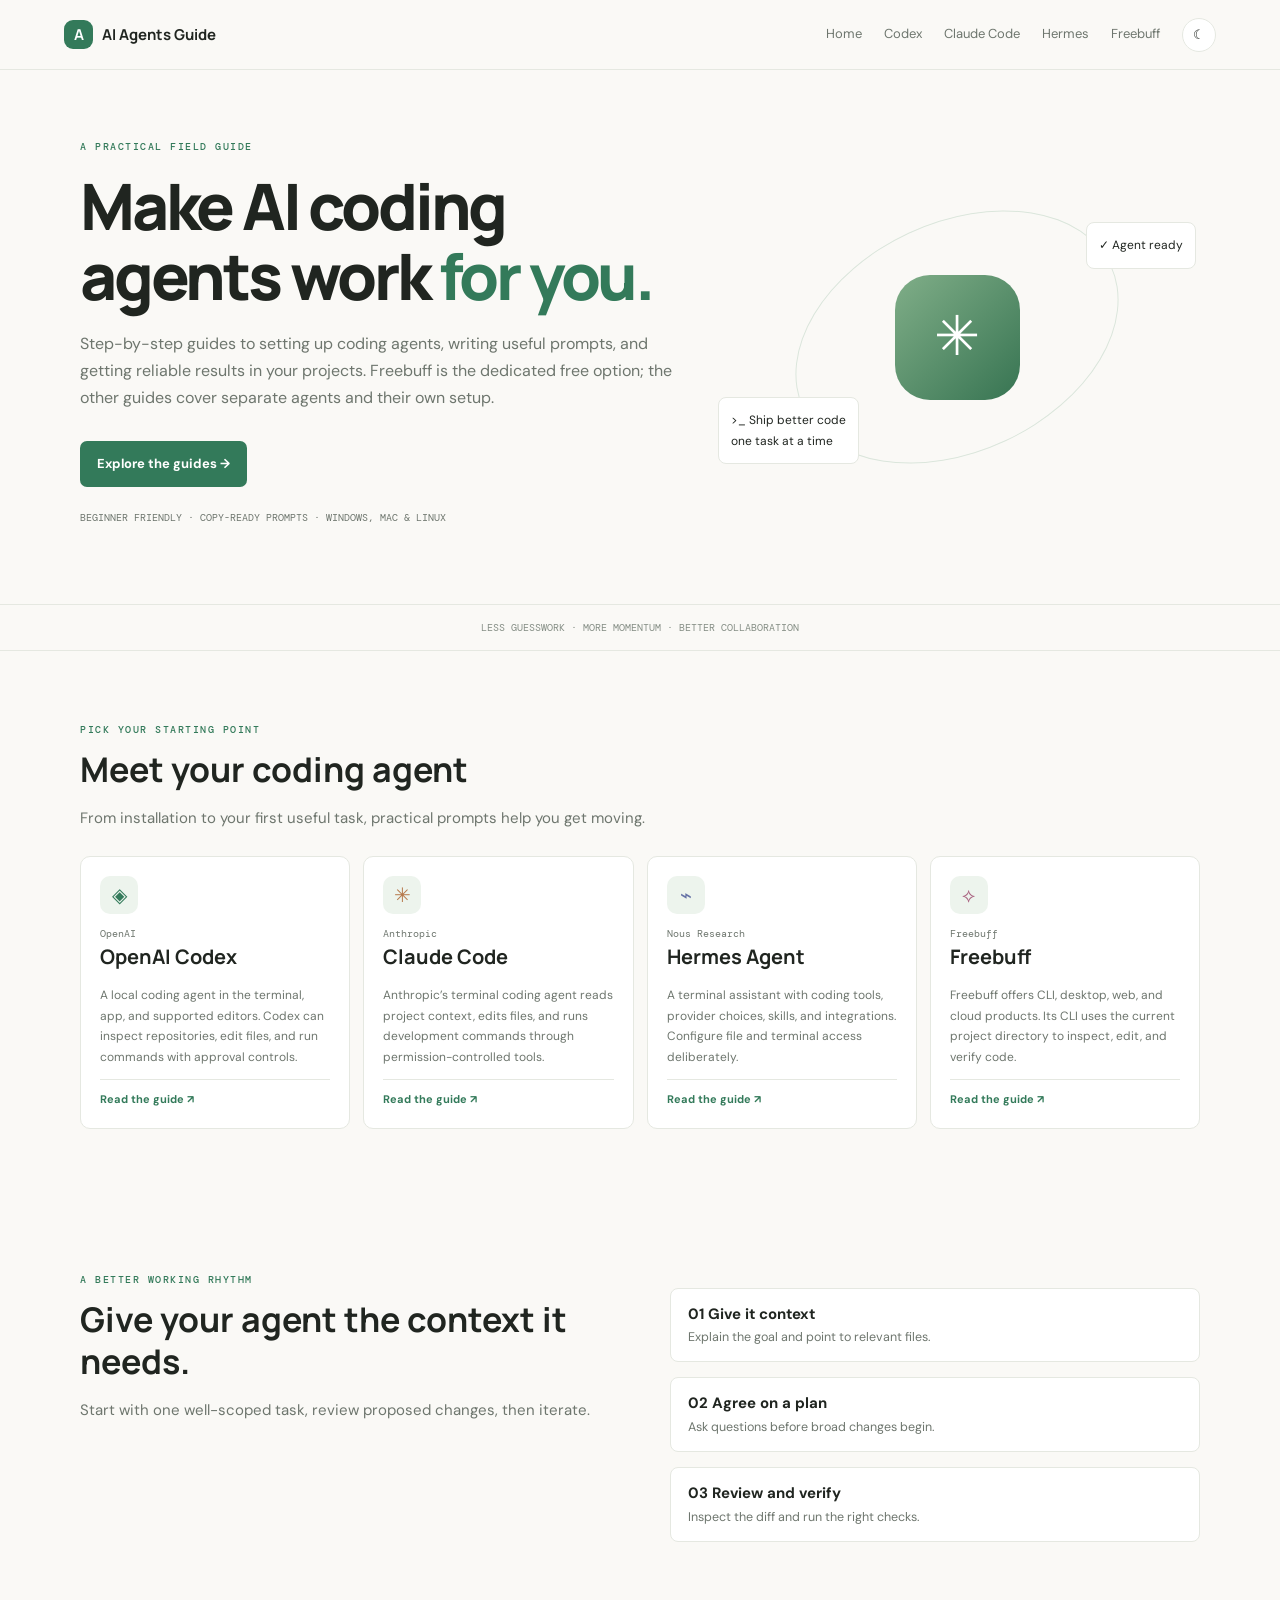
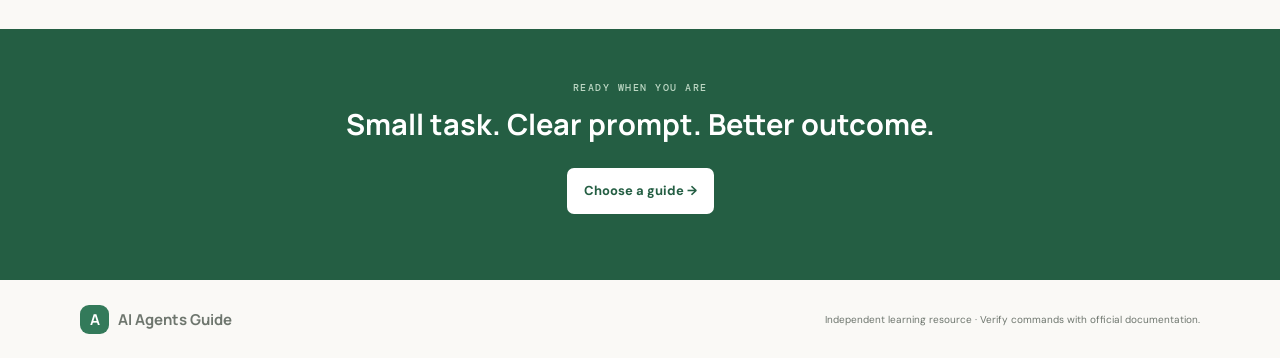
==== index.html @ 620e2e9d "Clarify Freebuff positioning on homepage" ====
<!doctype html><html lang="en"><head><meta charset="utf-8"><meta name="viewport" content="width=device-width,initial-scale=1"><title>AI Agents Guide — Build with confidence</title><link rel="stylesheet" href="style.css"><script async src="https://www.googletagmanager.com/gtag/js?id=G-9L4HPNNRHD"></script><script>window.dataLayer=window.dataLayer||[];function gtag(){dataLayer.push(arguments);}gtag('js',new Date());gtag('config','G-9L4HPNNRHD');</script><script defer src="script.js"></script></head><body><header><a class="brand" href="index.html"><i>A</i> AI Agents Guide</a><button class="menubtn" aria-label="Toggle menu">☰</button><nav><a href="index.html">Home</a><a href="codex.html">Codex</a><a href="claude-code.html">Claude Code</a><a href="hermes.html">Hermes</a><a href="freebuff.html">Freebuff</a><button class="theme" aria-label="Toggle dark mode">☾</button></nav></header><main><section class="hero"><div><div class="eyebrow">A PRACTICAL FIELD GUIDE</div><h1>Make AI coding agents work <em>for you.</em></h1><p class="lead">Step-by-step guides to setting up coding agents, writing useful prompts, and getting reliable results in your projects. Freebuff is the dedicated free option; the other guides cover separate agents and their own setup.</p><a class="button" href="#guides">Explore the guides →</a><p class="meta">BEGINNER FRIENDLY · COPY-READY PROMPTS · WINDOWS, MAC &amp; LINUX</p></div><div class="art"><div class="ring"></div><div class="core">✳</div><label>✓ Agent ready</label><small>&gt;_ Ship better code<br>one task at a time</small></div></section><div class="ribbon">LESS GUESSWORK · MORE MOMENTUM · BETTER COLLABORATION</div><section class="section" id="guides"><div class="eyebrow">PICK YOUR STARTING POINT</div><h2>Meet your coding agent</h2><p class="muted">From installation to your first useful task, practical prompts help you get moving.</p><div class="cards"><a class="card c0" href="codex.html"><span>◈</span><small>OpenAI</small><h3>OpenAI Codex</h3><p>A local coding agent in the terminal, app, and supported editors. Codex can inspect repositories, edit files, and run commands with approval controls.</p><b>Read the guide ↗</b></a><a class="card c1" href="claude-code.html"><span>✳</span><small>Anthropic</small><h3>Claude Code</h3><p>Anthropic’s terminal coding agent reads project context, edits files, and runs development commands through permission-controlled tools.</p><b>Read the guide ↗</b></a><a class="card c2" href="hermes.html"><span>⌁</span><small>Nous Research</small><h3>Hermes Agent</h3><p>A terminal assistant with coding tools, provider choices, skills, and integrations. Configure file and terminal access deliberately.</p><b>Read the guide ↗</b></a><a class="card c3" href="freebuff.html"><span>⟡</span><small>Freebuff</small><h3>Freebuff</h3><p>Freebuff offers CLI, desktop, web, and cloud products. Its CLI uses the current project directory to inspect, edit, and verify code.</p><b>Read the guide ↗</b></a></div></section><section class="section rhythm"><div><div class="eyebrow">A BETTER WORKING RHYTHM</div><h2>Give your agent the context it needs.</h2><p class="muted">Start with one well-scoped task, review proposed changes, then iterate.</p></div><div class="steps"><p><b>01 Give it context</b><small>Explain the goal and point to relevant files.</small></p><p><b>02 Agree on a plan</b><small>Ask questions before broad changes begin.</small></p><p><b>03 Review and verify</b><small>Inspect the diff and run the right checks.</small></p></div></section><section class="cta"><div class="eyebrow">READY WHEN YOU ARE</div><h2>Small task. Clear prompt. Better outcome.</h2><a class="button light" href="codex.html">Choose a guide →</a></section></main><footer><a class="brand" href="index.html"><i>A</i> AI Agents Guide</a><span>Independent learning resource · Verify commands with official documentation.</span></footer></body></html>
---- style.css ----
@import url('https://fonts.googleapis.com/css2?family=DM+Mono:wght@400;500&family=DM+Sans:wght@400;500;600;700&family=Manrope:wght@400;500;600;700;800&display=swap');:root{--bg:#faf9f6;--paper:white;--ink:#202520;--muted:#6e766e;--line:#e5e8e1;--green:#337a5a;--pale:#edf4ed;--code:#202722}*{box-sizing:border-box}html{scroll-behavior:smooth}body{margin:0;background:var(--bg);color:var(--ink);font:15px/1.7 'DM Sans',sans-serif}a{color:inherit;text-decoration:none}header{height:70px;position:sticky;top:0;z-index:5;display:flex;align-items:center;justify-content:space-between;padding:0 max(calc((100vw - 1160px)/2),5vw);background:color-mix(in srgb,var(--bg) 93%,transparent);backdrop-filter:blur(12px);border-bottom:1px solid var(--line)}.brand{font:700 15px Manrope;display:flex;align-items:center;gap:9px}.brand i{font-style:normal;display:grid;place-items:center;width:29px;height:29px;border-radius:9px;background:var(--green);color:white}.topbar,nav{display:flex;align-items:center;gap:22px}nav{font-size:13px;color:var(--muted)}nav a:hover,.active{color:var(--ink)}button{cursor:pointer}.theme,.menubtn{border:1px solid var(--line);background:var(--paper);color:var(--ink);border-radius:50%;width:34px;height:34px}.menubtn{display:none;border-radius:8px}.hero{max-width:1160px;margin:auto;min-height:490px;padding:70px 20px;display:grid;grid-template-columns:1.1fr .9fr;align-items:center;gap:40px}.eyebrow{color:var(--green);font:500 10px 'DM Mono';letter-spacing:.15em}.hero h1{font:800 clamp(42px,5vw,64px)/1.1 Manrope;letter-spacing:-.05em;margin:18px 0}.hero h1 em{color:var(--green);font-style:normal}.lead{font-size:16px;color:var(--muted)}.button{display:inline-block;background:var(--green);color:white;padding:12px 17px;border-radius:7px;font-weight:700;font-size:13px;margin:14px 0}.meta{font:10px 'DM Mono';color:var(--muted)}.art{height:270px;position:relative;display:grid;place-items:center}.ring{position:absolute;width:340px;height:230px;border:1px solid #dbe6dc;border-radius:50%;transform:rotate(-25deg)}.core{width:125px;height:125px;display:grid;place-items:center;border-radius:35px;background:linear-gradient(135deg,#80ae88,#377452);color:white;font-size:55px}.art label,.art small{position:absolute;background:var(--paper);border:1px solid var(--line);padding:12px;border-radius:8px;font-size:12px}.art label{top:20px;right:4px}.art small{bottom:8px;left:4px}.ribbon{text-align:center;border-block:1px solid var(--line);padding:16px;color:#858e85;font:10px 'DM Mono'}.section{max-width:1160px;margin:auto;padding:72px 20px}.section h2,.rhythm h2,.cta h2{font:700 34px/1.25 Manrope;margin:12px 0}.muted{color:var(--muted)}.cards{display:grid;grid-template-columns:repeat(4,1fr);gap:13px;margin-top:25px}.card{display:flex;flex-direction:column;min-height:250px;padding:19px;background:var(--paper);border:1px solid var(--line);border-radius:10px}.card:hover{transform:translateY(-3px)}.card>span{display:grid;place-items:center;width:38px;height:38px;border-radius:10px;background:var(--pale);color:var(--green);font-size:20px}.card small{font:10px 'DM Mono';color:var(--muted);margin-top:13px}.card h3{font:700 20px Manrope;margin:3px 0}.card p{font-size:12px;color:var(--muted)}.card>b{margin-top:auto;border-top:1px solid var(--line);padding-top:10px;color:var(--green);font-size:11px}.c1>span{color:#b6784b}.c2>span{color:#6672a6}.c3>span{color:#aa6381}.rhythm{display:grid;grid-template-columns:1fr 1fr;gap:60px}.steps p{padding:13px 17px;border:1px solid var(--line);border-radius:8px;background:var(--paper)}.steps small{display:block;color:var(--muted)}.cta{background:#245e43;color:white;text-align:center;padding:52px 20px}.cta .eyebrow{color:#bdd8c4}.cta h2{font-size:29px}.button.light{background:white;color:#245e43}footer{max-width:1160px;margin:auto;padding:20px;min-height:78px;display:flex;align-items:center;justify-content:space-between;color:var(--muted);font-size:10px}.layout{max-width:1160px;margin:auto;padding:42px 20px 70px;display:grid;grid-template-columns:195px minmax(0,760px);gap:55px}.toc{position:sticky;top:95px;align-self:start;border-right:1px solid var(--line);padding:10px 16px 16px 0}.toc b{display:block;font:10px 'DM Mono';color:var(--muted)}.toc a{display:block;padding:6px;color:var(--muted);font-size:12px}.toc a:hover,.back{color:var(--green)}article{min-width:0}.back{display:block;font-size:12px}.layout h1{font:800 42px/1.2 Manrope;margin:6px 0}.layout h2{font:700 25px Manrope;margin:38px 0 10px;scroll-margin-top:90px}.layout p,.layout li{color:var(--muted);font-size:14px}.callout{background:var(--pale);border-left:3px solid var(--green);padding:13px 16px;margin:18px 0;font-size:13px}.callout b{color:var(--green)}.platforms{display:grid;grid-template-columns:repeat(3,1fr);gap:10px;margin:16px 0}.platform{background:var(--paper);border:1px solid var(--line);border-radius:8px;padding:12px;min-width:0}.platform h3{font:700 14px Manrope;margin:0}.platform p{font-size:12px}.code{position:relative;margin:8px 0}.code pre{background:var(--code);color:#d6e4d8;overflow:auto;padding:12px 53px 12px 10px;border-radius:6px;font:10px/1.7 'DM Mono';white-space:pre}.copy{position:absolute;top:6px;right:6px;background:#303a33;color:white;border:1px solid #56645a;border-radius:4px;padding:4px 6px;font-size:10px}.source{font-size:11px!important}.source a,footer span a{color:var(--green);font-weight:bold}.prompts,.errors{display:grid;gap:8px}.prompt,.errors>div{background:var(--paper);border:1px solid var(--line);border-radius:7px;padding:11px 13px}.prompt>div{display:flex;justify-content:space-between;font-size:12px}.prompt p,.errors p{font-size:12px;margin:5px 0 0}.copy-prompt{border:0;border-radius:5px;padding:5px 8px;background:var(--pale);color:var(--green);font-size:10px}.end{border-top:1px solid var(--line);margin-top:35px;padding-top:16px;color:var(--muted);font-size:12px}.dark{--bg:#171b18;--paper:#202621;--ink:#edf1ed;--muted:#a6afa7;--line:#343d36;--green:#8dc59b;--pale:#29372c;--code:#111713}.dark .cta{background:#254d34}.dark .ring{border-color:#344138}.dark .core{background:linear-gradient(135deg,#61916b,#31563a)}@media(max-width:900px){.cards{grid-template-columns:repeat(2,1fr)}.layout{grid-template-columns:150px 1fr;gap:25px}.platforms{grid-template-columns:1fr}}@media(max-width:650px){header{height:62px;padding:0 16px}.menubtn{display:block}nav{display:none;position:absolute;top:61px;left:0;right:0;background:var(--bg);padding:14px 20px;flex-direction:column;align-items:stretch}nav.open{display:flex}.hero{grid-template-columns:1fr;padding:46px 20px 25px}.hero h1{font-size:43px}.art{height:185px}.section{padding:50px 20px}.section h2,.rhythm h2{font-size:28px}.cards,.rhythm{grid-template-columns:1fr}.card{min-height:210px}.rhythm{gap:12px}.cta h2{font-size:24px}footer{align-items:flex-start;flex-direction:column;gap:8px}.layout{display:block;padding:28px 18px 50px}.toc{position:static;border:1px solid var(--line);padding:10px;margin-bottom:22px;display:flex;flex-wrap:wrap}.toc b{width:100%}.layout h1{font-size:36px}.layout h2{font-size:22px}.platforms{grid-template-columns:1fr}}
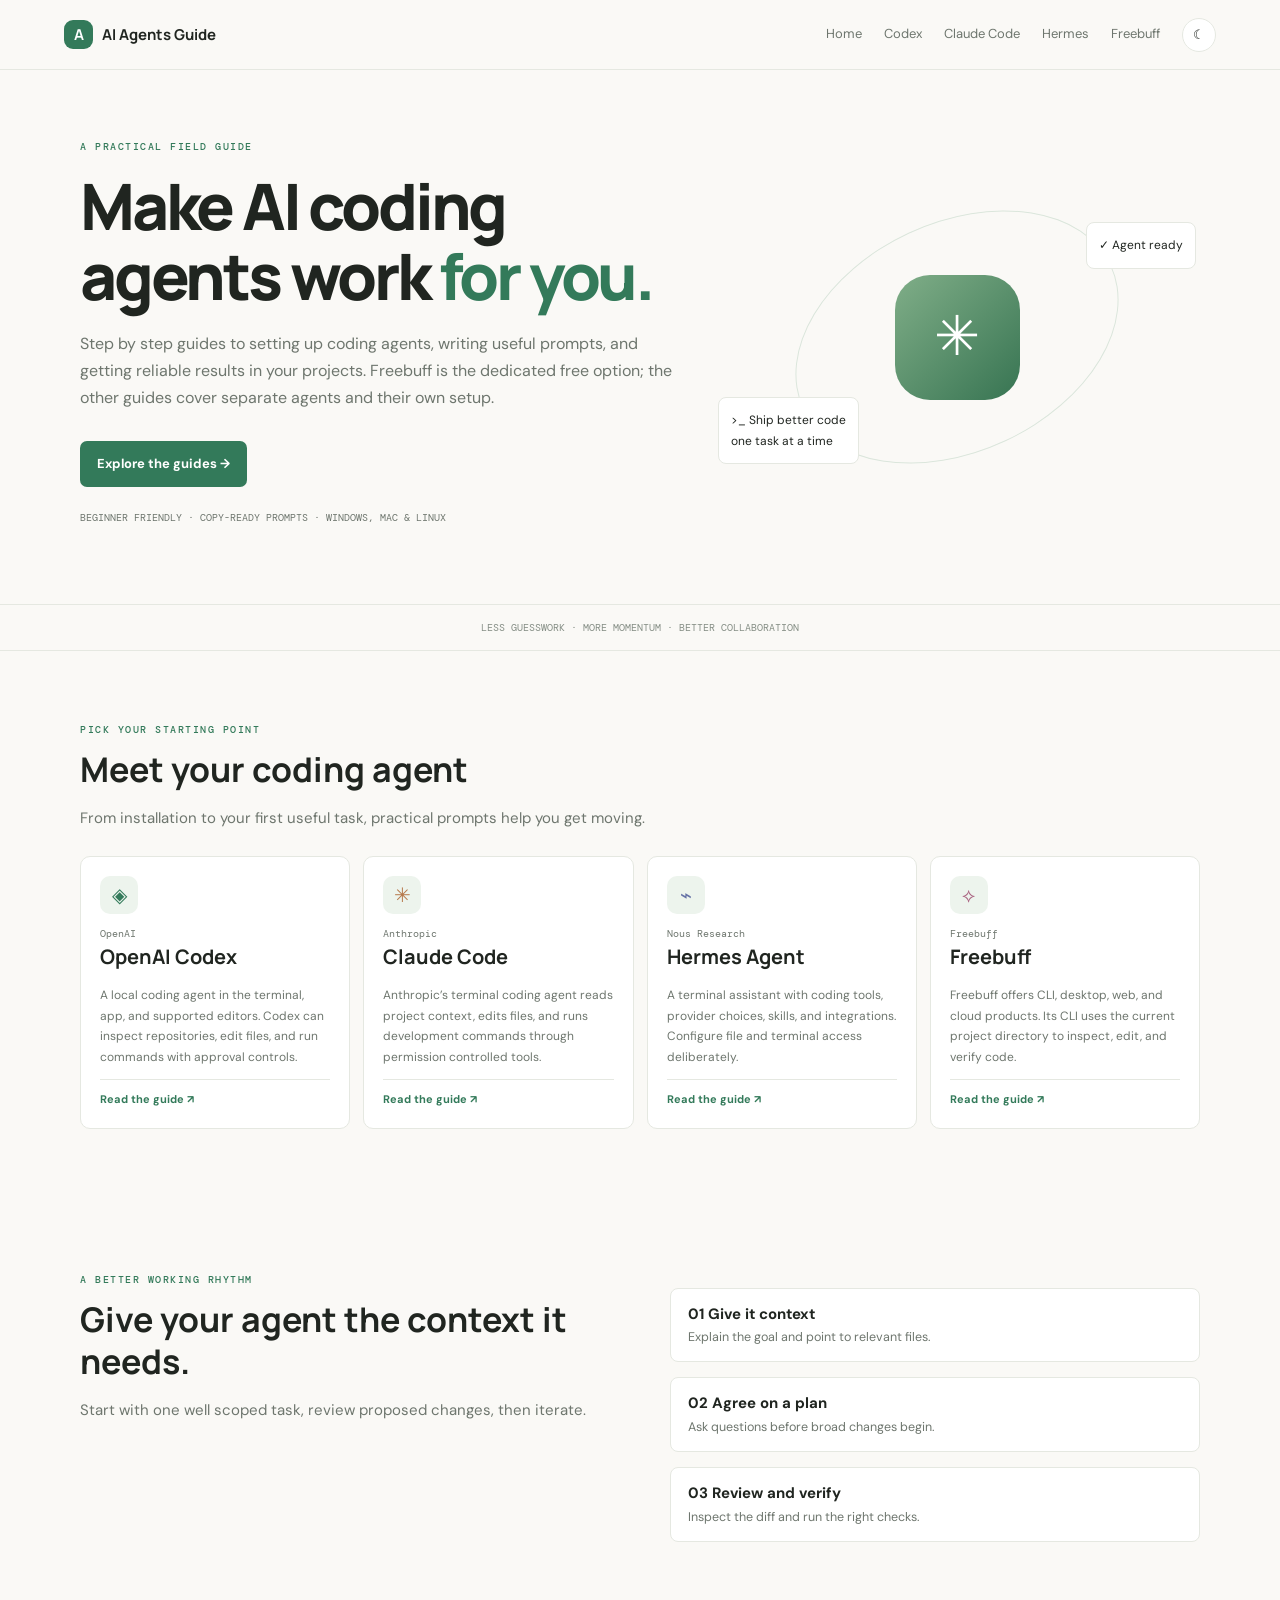
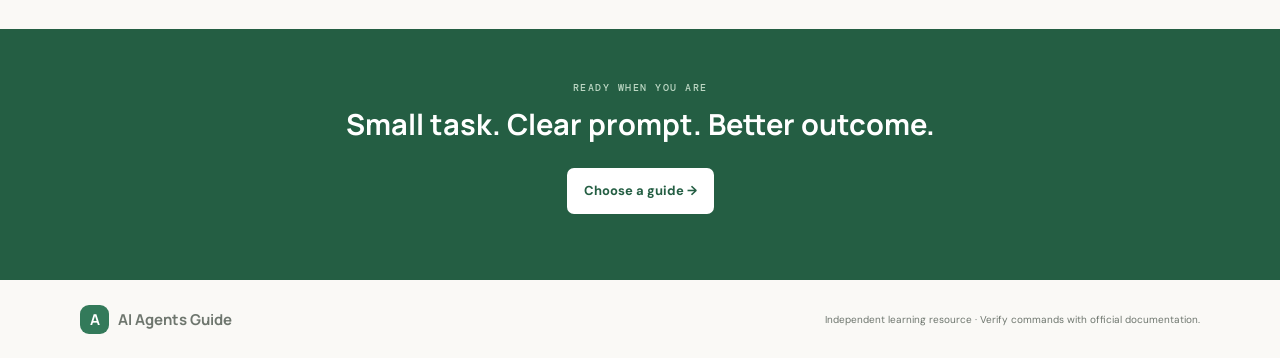
==== commit b9fadae0: "Remove unnecessary hyphens from guide copy" ====
--- a/index.html
+++ b/index.html
@@ -1 +1 @@
-<!doctype html><html lang="en"><head><meta charset="utf-8"><meta name="viewport" content="width=device-width,initial-scale=1"><title>AI Agents Guide — Build with confidence</title><link rel="stylesheet" href="style.css"><script async src="https://www.googletagmanager.com/gtag/js?id=G-9L4HPNNRHD"></script><script>window.dataLayer=window.dataLayer||[];function gtag(){dataLayer.push(arguments);}gtag('js',new Date());gtag('config','G-9L4HPNNRHD');</script><script defer src="script.js"></script></head><body><header><a class="brand" href="index.html"><i>A</i> AI Agents Guide</a><button class="menubtn" aria-label="Toggle menu">☰</button><nav><a href="index.html">Home</a><a href="codex.html">Codex</a><a href="claude-code.html">Claude Code</a><a href="hermes.html">Hermes</a><a href="freebuff.html">Freebuff</a><button class="theme" aria-label="Toggle dark mode">☾</button></nav></header><main><section class="hero"><div><div class="eyebrow">A PRACTICAL FIELD GUIDE</div><h1>Make AI coding agents work <em>for you.</em></h1><p class="lead">Step-by-step guides to setting up coding agents, writing useful prompts, and getting reliable results in your projects. Freebuff is the dedicated free option; the other guides cover separate agents and their own setup.</p><a class="button" href="#guides">Explore the guides →</a><p class="meta">BEGINNER FRIENDLY · COPY-READY PROMPTS · WINDOWS, MAC &amp; LINUX</p></div><div class="art"><div class="ring"></div><div class="core">✳</div><label>✓ Agent ready</label><small>&gt;_ Ship better code<br>one task at a time</small></div></section><div class="ribbon">LESS GUESSWORK · MORE MOMENTUM · BETTER COLLABORATION</div><section class="section" id="guides"><div class="eyebrow">PICK YOUR STARTING POINT</div><h2>Meet your coding agent</h2><p class="muted">From installation to your first useful task, practical prompts help you get moving.</p><div class="cards"><a class="card c0" href="codex.html"><span>◈</span><small>OpenAI</small><h3>OpenAI Codex</h3><p>A local coding agent in the terminal, app, and supported editors. Codex can inspect repositories, edit files, and run commands with approval controls.</p><b>Read the guide ↗</b></a><a class="card c1" href="claude-code.html"><span>✳</span><small>Anthropic</small><h3>Claude Code</h3><p>Anthropic’s terminal coding agent reads project context, edits files, and runs development commands through permission-controlled tools.</p><b>Read the guide ↗</b></a><a class="card c2" href="hermes.html"><span>⌁</span><small>Nous Research</small><h3>Hermes Agent</h3><p>A terminal assistant with coding tools, provider choices, skills, and integrations. Configure file and terminal access deliberately.</p><b>Read the guide ↗</b></a><a class="card c3" href="freebuff.html"><span>⟡</span><small>Freebuff</small><h3>Freebuff</h3><p>Freebuff offers CLI, desktop, web, and cloud products. Its CLI uses the current project directory to inspect, edit, and verify code.</p><b>Read the guide ↗</b></a></div></section><section class="section rhythm"><div><div class="eyebrow">A BETTER WORKING RHYTHM</div><h2>Give your agent the context it needs.</h2><p class="muted">Start with one well-scoped task, review proposed changes, then iterate.</p></div><div class="steps"><p><b>01 Give it context</b><small>Explain the goal and point to relevant files.</small></p><p><b>02 Agree on a plan</b><small>Ask questions before broad changes begin.</small></p><p><b>03 Review and verify</b><small>Inspect the diff and run the right checks.</small></p></div></section><section class="cta"><div class="eyebrow">READY WHEN YOU ARE</div><h2>Small task. Clear prompt. Better outcome.</h2><a class="button light" href="codex.html">Choose a guide →</a></section></main><footer><a class="brand" href="index.html"><i>A</i> AI Agents Guide</a><span>Independent learning resource · Verify commands with official documentation.</span></footer></body></html>+<!doctype html><html lang="en"><head><meta charset="utf-8"><meta name="viewport" content="width=device-width,initial-scale=1"><title>AI Agents Guide — Build with confidence</title><link rel="stylesheet" href="style.css"><script async src="https://www.googletagmanager.com/gtag/js?id=G-9L4HPNNRHD"></script><script>window.dataLayer=window.dataLayer||[];function gtag(){dataLayer.push(arguments);}gtag('js',new Date());gtag('config','G-9L4HPNNRHD');</script><script defer src="script.js"></script></head><body><header><a class="brand" href="index.html"><i>A</i> AI Agents Guide</a><button class="menubtn" aria-label="Toggle menu">☰</button><nav><a href="index.html">Home</a><a href="codex.html">Codex</a><a href="claude-code.html">Claude Code</a><a href="hermes.html">Hermes</a><a href="freebuff.html">Freebuff</a><button class="theme" aria-label="Toggle dark mode">☾</button></nav></header><main><section class="hero"><div><div class="eyebrow">A PRACTICAL FIELD GUIDE</div><h1>Make AI coding agents work <em>for you.</em></h1><p class="lead">Step by step guides to setting up coding agents, writing useful prompts, and getting reliable results in your projects. Freebuff is the dedicated free option; the other guides cover separate agents and their own setup.</p><a class="button" href="#guides">Explore the guides →</a><p class="meta">BEGINNER FRIENDLY · COPY-READY PROMPTS · WINDOWS, MAC &amp; LINUX</p></div><div class="art"><div class="ring"></div><div class="core">✳</div><label>✓ Agent ready</label><small>&gt;_ Ship better code<br>one task at a time</small></div></section><div class="ribbon">LESS GUESSWORK · MORE MOMENTUM · BETTER COLLABORATION</div><section class="section" id="guides"><div class="eyebrow">PICK YOUR STARTING POINT</div><h2>Meet your coding agent</h2><p class="muted">From installation to your first useful task, practical prompts help you get moving.</p><div class="cards"><a class="card c0" href="codex.html"><span>◈</span><small>OpenAI</small><h3>OpenAI Codex</h3><p>A local coding agent in the terminal, app, and supported editors. Codex can inspect repositories, edit files, and run commands with approval controls.</p><b>Read the guide ↗</b></a><a class="card c1" href="claude-code.html"><span>✳</span><small>Anthropic</small><h3>Claude Code</h3><p>Anthropic’s terminal coding agent reads project context, edits files, and runs development commands through permission controlled tools.</p><b>Read the guide ↗</b></a><a class="card c2" href="hermes.html"><span>⌁</span><small>Nous Research</small><h3>Hermes Agent</h3><p>A terminal assistant with coding tools, provider choices, skills, and integrations. Configure file and terminal access deliberately.</p><b>Read the guide ↗</b></a><a class="card c3" href="freebuff.html"><span>⟡</span><small>Freebuff</small><h3>Freebuff</h3><p>Freebuff offers CLI, desktop, web, and cloud products. Its CLI uses the current project directory to inspect, edit, and verify code.</p><b>Read the guide ↗</b></a></div></section><section class="section rhythm"><div><div class="eyebrow">A BETTER WORKING RHYTHM</div><h2>Give your agent the context it needs.</h2><p class="muted">Start with one well scoped task, review proposed changes, then iterate.</p></div><div class="steps"><p><b>01 Give it context</b><small>Explain the goal and point to relevant files.</small></p><p><b>02 Agree on a plan</b><small>Ask questions before broad changes begin.</small></p><p><b>03 Review and verify</b><small>Inspect the diff and run the right checks.</small></p></div></section><section class="cta"><div class="eyebrow">READY WHEN YOU ARE</div><h2>Small task. Clear prompt. Better outcome.</h2><a class="button light" href="codex.html">Choose a guide →</a></section></main><footer><a class="brand" href="index.html"><i>A</i> AI Agents Guide</a><span>Independent learning resource · Verify commands with official documentation.</span></footer></body></html>
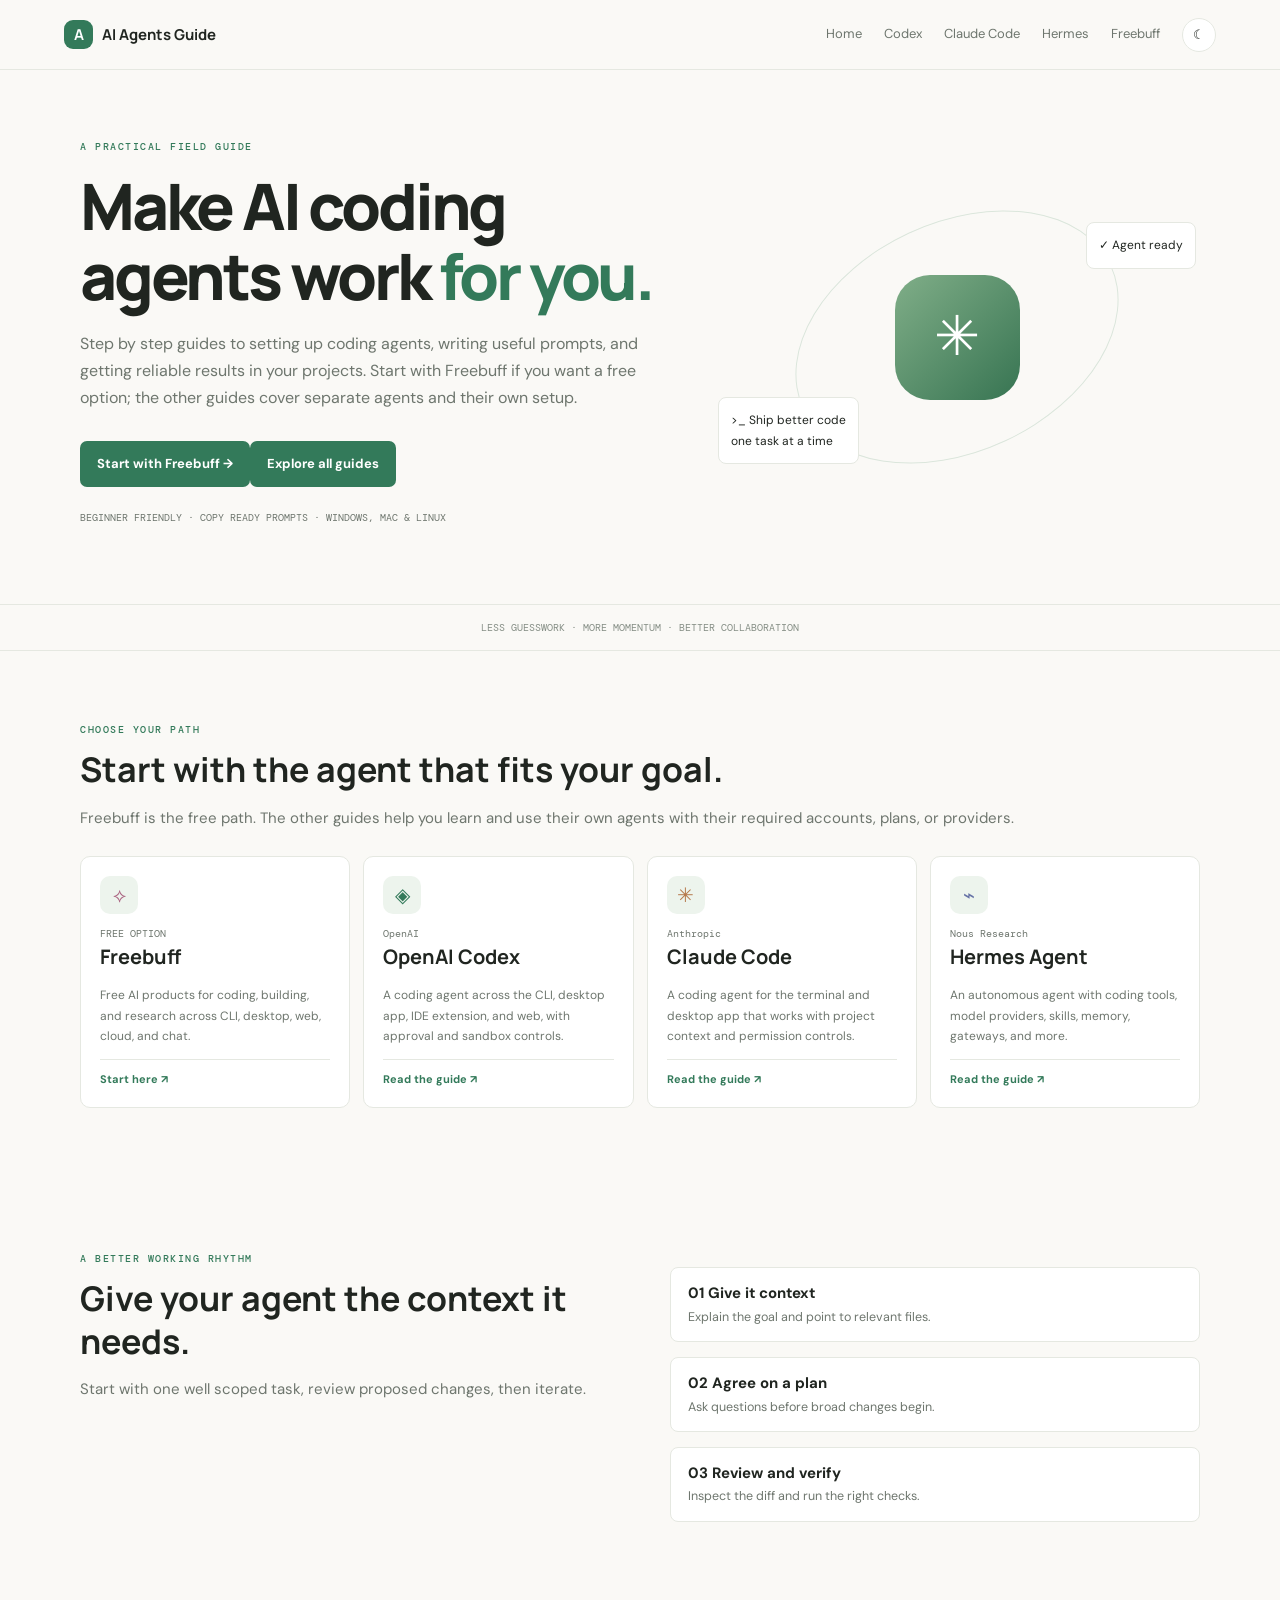
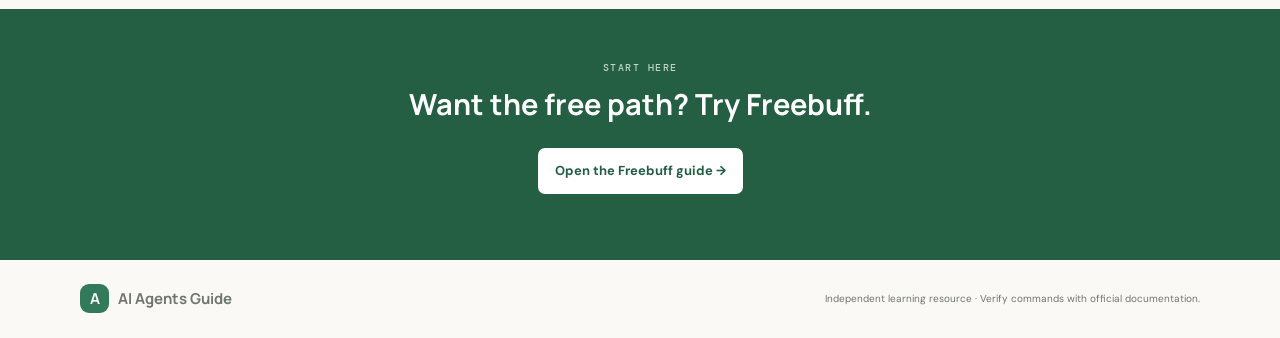
==== commit a07b99d7: "Refine guide positioning and homepage flow" ====
--- a/index.html
+++ b/index.html
@@ -1 +1 @@
-<!doctype html><html lang="en"><head><meta charset="utf-8"><meta name="viewport" content="width=device-width,initial-scale=1"><title>AI Agents Guide — Build with confidence</title><link rel="stylesheet" href="style.css"><script async src="https://www.googletagmanager.com/gtag/js?id=G-9L4HPNNRHD"></script><script>window.dataLayer=window.dataLayer||[];function gtag(){dataLayer.push(arguments);}gtag('js',new Date());gtag('config','G-9L4HPNNRHD');</script><script defer src="script.js"></script></head><body><header><a class="brand" href="index.html"><i>A</i> AI Agents Guide</a><button class="menubtn" aria-label="Toggle menu">☰</button><nav><a href="index.html">Home</a><a href="codex.html">Codex</a><a href="claude-code.html">Claude Code</a><a href="hermes.html">Hermes</a><a href="freebuff.html">Freebuff</a><button class="theme" aria-label="Toggle dark mode">☾</button></nav></header><main><section class="hero"><div><div class="eyebrow">A PRACTICAL FIELD GUIDE</div><h1>Make AI coding agents work <em>for you.</em></h1><p class="lead">Step by step guides to setting up coding agents, writing useful prompts, and getting reliable results in your projects. Freebuff is the dedicated free option; the other guides cover separate agents and their own setup.</p><a class="button" href="#guides">Explore the guides →</a><p class="meta">BEGINNER FRIENDLY · COPY-READY PROMPTS · WINDOWS, MAC &amp; LINUX</p></div><div class="art"><div class="ring"></div><div class="core">✳</div><label>✓ Agent ready</label><small>&gt;_ Ship better code<br>one task at a time</small></div></section><div class="ribbon">LESS GUESSWORK · MORE MOMENTUM · BETTER COLLABORATION</div><section class="section" id="guides"><div class="eyebrow">PICK YOUR STARTING POINT</div><h2>Meet your coding agent</h2><p class="muted">From installation to your first useful task, practical prompts help you get moving.</p><div class="cards"><a class="card c0" href="codex.html"><span>◈</span><small>OpenAI</small><h3>OpenAI Codex</h3><p>A local coding agent in the terminal, app, and supported editors. Codex can inspect repositories, edit files, and run commands with approval controls.</p><b>Read the guide ↗</b></a><a class="card c1" href="claude-code.html"><span>✳</span><small>Anthropic</small><h3>Claude Code</h3><p>Anthropic’s terminal coding agent reads project context, edits files, and runs development commands through permission controlled tools.</p><b>Read the guide ↗</b></a><a class="card c2" href="hermes.html"><span>⌁</span><small>Nous Research</small><h3>Hermes Agent</h3><p>A terminal assistant with coding tools, provider choices, skills, and integrations. Configure file and terminal access deliberately.</p><b>Read the guide ↗</b></a><a class="card c3" href="freebuff.html"><span>⟡</span><small>Freebuff</small><h3>Freebuff</h3><p>Freebuff offers CLI, desktop, web, and cloud products. Its CLI uses the current project directory to inspect, edit, and verify code.</p><b>Read the guide ↗</b></a></div></section><section class="section rhythm"><div><div class="eyebrow">A BETTER WORKING RHYTHM</div><h2>Give your agent the context it needs.</h2><p class="muted">Start with one well scoped task, review proposed changes, then iterate.</p></div><div class="steps"><p><b>01 Give it context</b><small>Explain the goal and point to relevant files.</small></p><p><b>02 Agree on a plan</b><small>Ask questions before broad changes begin.</small></p><p><b>03 Review and verify</b><small>Inspect the diff and run the right checks.</small></p></div></section><section class="cta"><div class="eyebrow">READY WHEN YOU ARE</div><h2>Small task. Clear prompt. Better outcome.</h2><a class="button light" href="codex.html">Choose a guide →</a></section></main><footer><a class="brand" href="index.html"><i>A</i> AI Agents Guide</a><span>Independent learning resource · Verify commands with official documentation.</span></footer></body></html>+<!doctype html><html lang="en"><head><meta charset="utf-8"><meta name="viewport" content="width=device-width,initial-scale=1"><title>AI Agents Guide · Build with confidence</title><link rel="stylesheet" href="style.css"><script async src="https://www.googletagmanager.com/gtag/js?id=G-9L4HPNNRHD"></script><script>window.dataLayer=window.dataLayer||[];function gtag(){dataLayer.push(arguments);}gtag('js',new Date());gtag('config','G-9L4HPNNRHD');</script><script defer src="script.js"></script></head><body><header><a class="brand" href="index.html"><i>A</i> AI Agents Guide</a><button class="menubtn" aria-label="Toggle menu">☰</button><nav><a href="index.html">Home</a><a href="codex.html">Codex</a><a href="claude-code.html">Claude Code</a><a href="hermes.html">Hermes</a><a href="freebuff.html">Freebuff</a><button class="theme" aria-label="Toggle dark mode">☾</button></nav></header><main><section class="hero"><div><div class="eyebrow">A PRACTICAL FIELD GUIDE</div><h1>Make AI coding agents work <em>for you.</em></h1><p class="lead">Step by step guides to setting up coding agents, writing useful prompts, and getting reliable results in your projects. Start with Freebuff if you want a free option; the other guides cover separate agents and their own setup.</p><a class="button" href="freebuff.html">Start with Freebuff →</a><a class="button secondary" href="#guides">Explore all guides</a><p class="meta">BEGINNER FRIENDLY · COPY READY PROMPTS · WINDOWS, MAC &amp; LINUX</p></div><div class="art"><div class="ring"></div><div class="core">✳</div><label>✓ Agent ready</label><small>&gt;_ Ship better code<br>one task at a time</small></div></section><div class="ribbon">LESS GUESSWORK · MORE MOMENTUM · BETTER COLLABORATION</div><section class="section" id="guides"><div class="eyebrow">CHOOSE YOUR PATH</div><h2>Start with the agent that fits your goal.</h2><p class="muted">Freebuff is the free path. The other guides help you learn and use their own agents with their required accounts, plans, or providers.</p><div class="cards"><a class="card c3 featured" href="freebuff.html"><span>⟡</span><small>FREE OPTION</small><h3>Freebuff</h3><p>Free AI products for coding, building, and research across CLI, desktop, web, cloud, and chat.</p><b>Start here ↗</b></a><a class="card c0" href="codex.html"><span>◈</span><small>OpenAI</small><h3>OpenAI Codex</h3><p>A coding agent across the CLI, desktop app, IDE extension, and web, with approval and sandbox controls.</p><b>Read the guide ↗</b></a><a class="card c1" href="claude-code.html"><span>✳</span><small>Anthropic</small><h3>Claude Code</h3><p>A coding agent for the terminal and desktop app that works with project context and permission controls.</p><b>Read the guide ↗</b></a><a class="card c2" href="hermes.html"><span>⌁</span><small>Nous Research</small><h3>Hermes Agent</h3><p>An autonomous agent with coding tools, model providers, skills, memory, gateways, and more.</p><b>Read the guide ↗</b></a></div></section><section class="section rhythm"><div><div class="eyebrow">A BETTER WORKING RHYTHM</div><h2>Give your agent the context it needs.</h2><p class="muted">Start with one well scoped task, review proposed changes, then iterate.</p></div><div class="steps"><p><b>01 Give it context</b><small>Explain the goal and point to relevant files.</small></p><p><b>02 Agree on a plan</b><small>Ask questions before broad changes begin.</small></p><p><b>03 Review and verify</b><small>Inspect the diff and run the right checks.</small></p></div></section><section class="cta"><div class="eyebrow">START HERE</div><h2>Want the free path? Try Freebuff.</h2><a class="button light" href="freebuff.html">Open the Freebuff guide →</a></section></main><footer><a class="brand" href="index.html"><i>A</i> AI Agents Guide</a><span>Independent learning resource · Verify commands with official documentation.</span></footer></body></html>
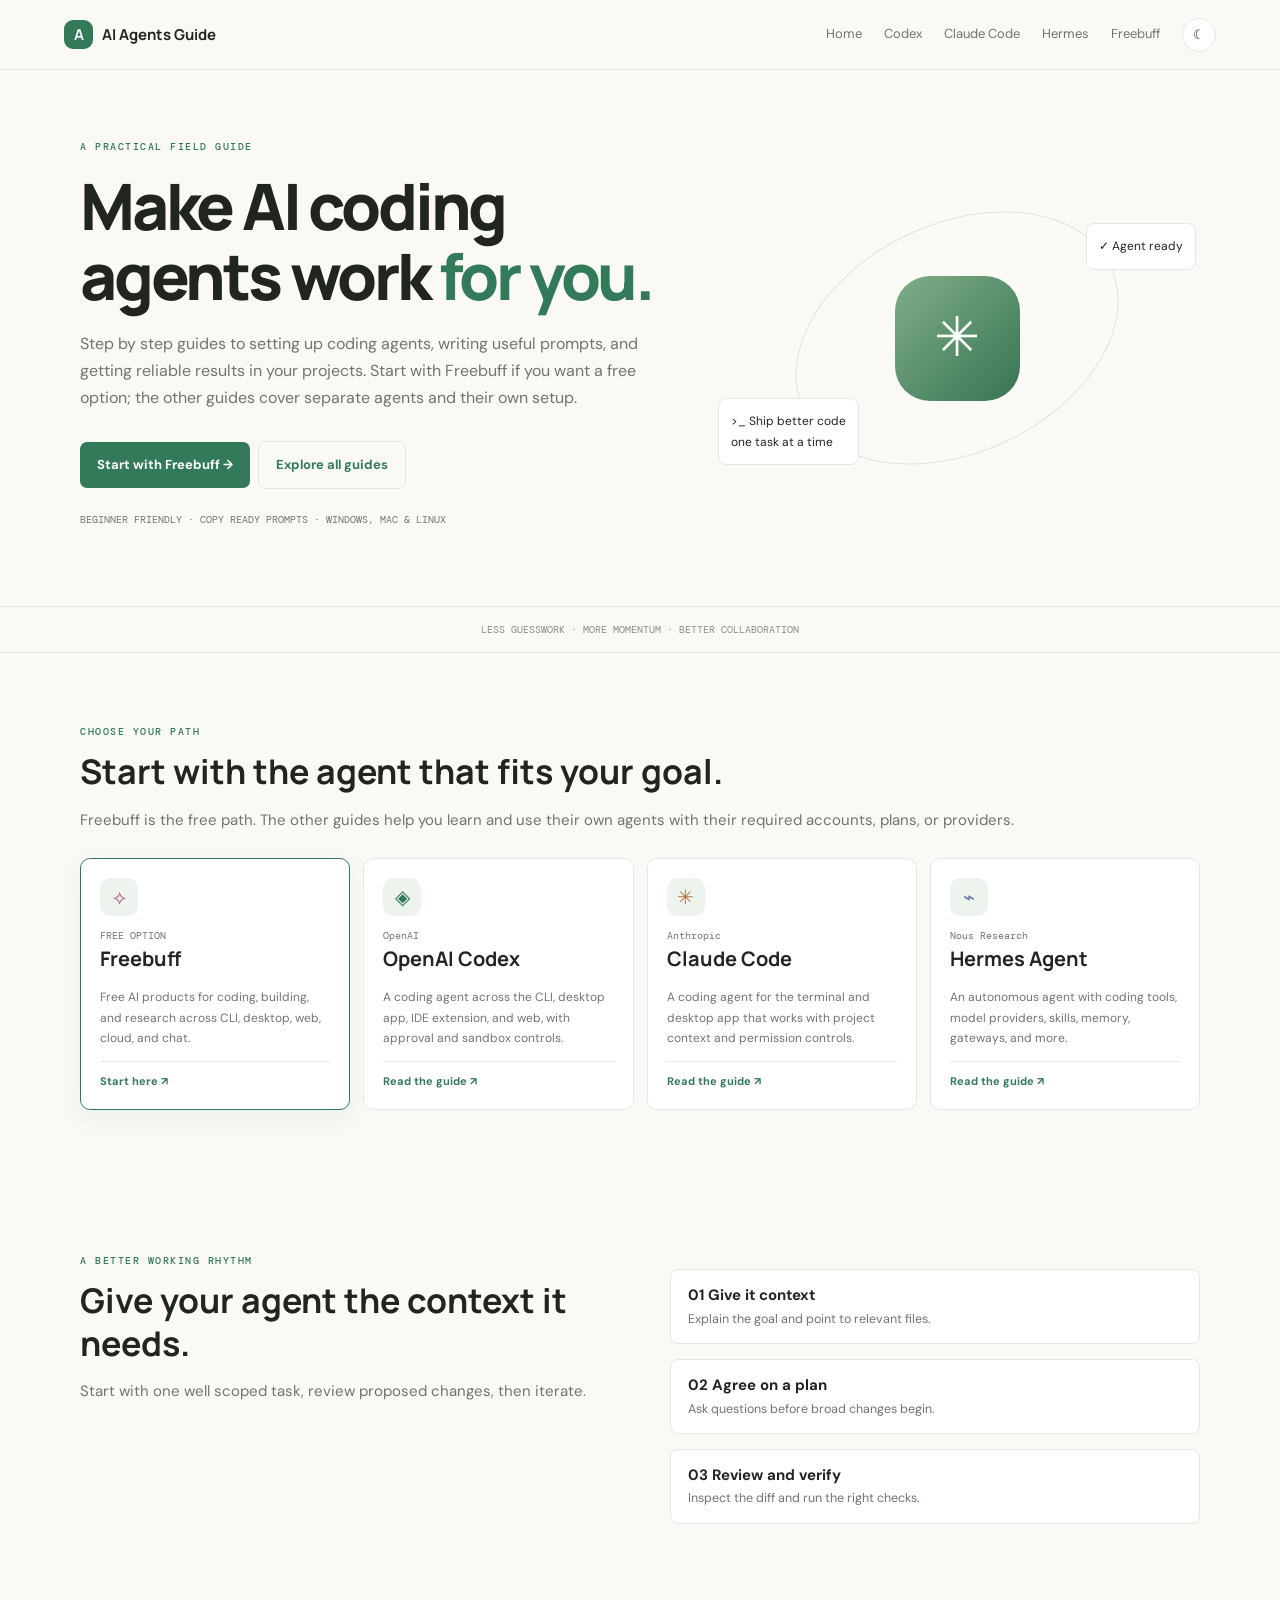
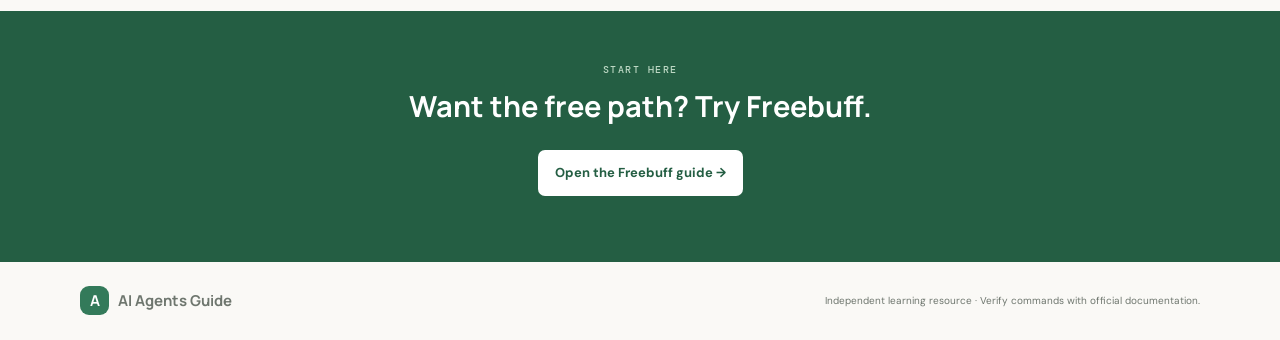
==== commit 65a97390: "Improve navigation accessibility and consistency" ====
--- a/index.html
+++ b/index.html
@@ -1 +1 @@
-<!doctype html><html lang="en"><head><meta charset="utf-8"><meta name="viewport" content="width=device-width,initial-scale=1"><title>AI Agents Guide · Build with confidence</title><link rel="stylesheet" href="style.css"><script async src="https://www.googletagmanager.com/gtag/js?id=G-9L4HPNNRHD"></script><script>window.dataLayer=window.dataLayer||[];function gtag(){dataLayer.push(arguments);}gtag('js',new Date());gtag('config','G-9L4HPNNRHD');</script><script defer src="script.js"></script></head><body><header><a class="brand" href="index.html"><i>A</i> AI Agents Guide</a><button class="menubtn" aria-label="Toggle menu">☰</button><nav><a href="index.html">Home</a><a href="codex.html">Codex</a><a href="claude-code.html">Claude Code</a><a href="hermes.html">Hermes</a><a href="freebuff.html">Freebuff</a><button class="theme" aria-label="Toggle dark mode">☾</button></nav></header><main><section class="hero"><div><div class="eyebrow">A PRACTICAL FIELD GUIDE</div><h1>Make AI coding agents work <em>for you.</em></h1><p class="lead">Step by step guides to setting up coding agents, writing useful prompts, and getting reliable results in your projects. Start with Freebuff if you want a free option; the other guides cover separate agents and their own setup.</p><a class="button" href="freebuff.html">Start with Freebuff →</a><a class="button secondary" href="#guides">Explore all guides</a><p class="meta">BEGINNER FRIENDLY · COPY READY PROMPTS · WINDOWS, MAC &amp; LINUX</p></div><div class="art"><div class="ring"></div><div class="core">✳</div><label>✓ Agent ready</label><small>&gt;_ Ship better code<br>one task at a time</small></div></section><div class="ribbon">LESS GUESSWORK · MORE MOMENTUM · BETTER COLLABORATION</div><section class="section" id="guides"><div class="eyebrow">CHOOSE YOUR PATH</div><h2>Start with the agent that fits your goal.</h2><p class="muted">Freebuff is the free path. The other guides help you learn and use their own agents with their required accounts, plans, or providers.</p><div class="cards"><a class="card c3 featured" href="freebuff.html"><span>⟡</span><small>FREE OPTION</small><h3>Freebuff</h3><p>Free AI products for coding, building, and research across CLI, desktop, web, cloud, and chat.</p><b>Start here ↗</b></a><a class="card c0" href="codex.html"><span>◈</span><small>OpenAI</small><h3>OpenAI Codex</h3><p>A coding agent across the CLI, desktop app, IDE extension, and web, with approval and sandbox controls.</p><b>Read the guide ↗</b></a><a class="card c1" href="claude-code.html"><span>✳</span><small>Anthropic</small><h3>Claude Code</h3><p>A coding agent for the terminal and desktop app that works with project context and permission controls.</p><b>Read the guide ↗</b></a><a class="card c2" href="hermes.html"><span>⌁</span><small>Nous Research</small><h3>Hermes Agent</h3><p>An autonomous agent with coding tools, model providers, skills, memory, gateways, and more.</p><b>Read the guide ↗</b></a></div></section><section class="section rhythm"><div><div class="eyebrow">A BETTER WORKING RHYTHM</div><h2>Give your agent the context it needs.</h2><p class="muted">Start with one well scoped task, review proposed changes, then iterate.</p></div><div class="steps"><p><b>01 Give it context</b><small>Explain the goal and point to relevant files.</small></p><p><b>02 Agree on a plan</b><small>Ask questions before broad changes begin.</small></p><p><b>03 Review and verify</b><small>Inspect the diff and run the right checks.</small></p></div></section><section class="cta"><div class="eyebrow">START HERE</div><h2>Want the free path? Try Freebuff.</h2><a class="button light" href="freebuff.html">Open the Freebuff guide →</a></section></main><footer><a class="brand" href="index.html"><i>A</i> AI Agents Guide</a><span>Independent learning resource · Verify commands with official documentation.</span></footer></body></html>+<!doctype html><html lang="en"><head><meta charset="utf-8"><meta name="viewport" content="width=device-width,initial-scale=1"><title>AI Agents Guide · Build with confidence</title><link rel="stylesheet" href="style.css"><script async src="https://www.googletagmanager.com/gtag/js?id=G-9L4HPNNRHD"></script><script>window.dataLayer=window.dataLayer||[];function gtag(){dataLayer.push(arguments);}gtag('js',new Date());gtag('config','G-9L4HPNNRHD');</script><script defer src="script.js"></script></head><body><header><a class="brand" href="index.html"><i>A</i> AI Agents Guide</a><button class="menubtn" aria-label="Toggle navigation" aria-controls="primary-nav" aria-expanded="false">☰</button><nav id="primary-nav"><a href="index.html">Home</a><a href="codex.html">Codex</a><a href="claude-code.html">Claude Code</a><a href="hermes.html">Hermes</a><a href="freebuff.html">Freebuff</a><button class="theme" aria-label="Toggle dark mode">☾</button></nav></header><main><section class="hero"><div><div class="eyebrow">A PRACTICAL FIELD GUIDE</div><h1>Make AI coding agents work <em>for you.</em></h1><p class="lead">Step by step guides to setting up coding agents, writing useful prompts, and getting reliable results in your projects. Start with Freebuff if you want a free option; the other guides cover separate agents and their own setup.</p><a class="button" href="freebuff.html">Start with Freebuff →</a><a class="button secondary" href="#guides">Explore all guides</a><p class="meta">BEGINNER FRIENDLY · COPY READY PROMPTS · WINDOWS, MAC &amp; LINUX</p></div><div class="art"><div class="ring"></div><div class="core">✳</div><label>✓ Agent ready</label><small>&gt;_ Ship better code<br>one task at a time</small></div></section><div class="ribbon">LESS GUESSWORK · MORE MOMENTUM · BETTER COLLABORATION</div><section class="section" id="guides"><div class="eyebrow">CHOOSE YOUR PATH</div><h2>Start with the agent that fits your goal.</h2><p class="muted">Freebuff is the free path. The other guides help you learn and use their own agents with their required accounts, plans, or providers.</p><div class="cards"><a class="card c3 featured" href="freebuff.html"><span>⟡</span><small>FREE OPTION</small><h3>Freebuff</h3><p>Free AI products for coding, building, and research across CLI, desktop, web, cloud, and chat.</p><b>Start here ↗</b></a><a class="card c0" href="codex.html"><span>◈</span><small>OpenAI</small><h3>OpenAI Codex</h3><p>A coding agent across the CLI, desktop app, IDE extension, and web, with approval and sandbox controls.</p><b>Read the guide ↗</b></a><a class="card c1" href="claude-code.html"><span>✳</span><small>Anthropic</small><h3>Claude Code</h3><p>A coding agent for the terminal and desktop app that works with project context and permission controls.</p><b>Read the guide ↗</b></a><a class="card c2" href="hermes.html"><span>⌁</span><small>Nous Research</small><h3>Hermes Agent</h3><p>An autonomous agent with coding tools, model providers, skills, memory, gateways, and more.</p><b>Read the guide ↗</b></a></div></section><section class="section rhythm"><div><div class="eyebrow">A BETTER WORKING RHYTHM</div><h2>Give your agent the context it needs.</h2><p class="muted">Start with one well scoped task, review proposed changes, then iterate.</p></div><div class="steps"><p><b>01 Give it context</b><small>Explain the goal and point to relevant files.</small></p><p><b>02 Agree on a plan</b><small>Ask questions before broad changes begin.</small></p><p><b>03 Review and verify</b><small>Inspect the diff and run the right checks.</small></p></div></section><section class="cta"><div class="eyebrow">START HERE</div><h2>Want the free path? Try Freebuff.</h2><a class="button light" href="freebuff.html">Open the Freebuff guide →</a></section></main><footer><a class="brand" href="index.html"><i>A</i> AI Agents Guide</a><span>Independent learning resource · Verify commands with official documentation.</span></footer></body></html>
--- a/style.css
+++ b/style.css
@@ -1 +1,2 @@
-@import url('https://fonts.googleapis.com/css2?family=DM+Mono:wght@400;500&family=DM+Sans:wght@400;500;600;700&family=Manrope:wght@400;500;600;700;800&display=swap');:root{--bg:#faf9f6;--paper:white;--ink:#202520;--muted:#6e766e;--line:#e5e8e1;--green:#337a5a;--pale:#edf4ed;--code:#202722}*{box-sizing:border-box}html{scroll-behavior:smooth}body{margin:0;background:var(--bg);color:var(--ink);font:15px/1.7 'DM Sans',sans-serif}a{color:inherit;text-decoration:none}header{height:70px;position:sticky;top:0;z-index:5;display:flex;align-items:center;justify-content:space-between;padding:0 max(calc((100vw - 1160px)/2),5vw);background:color-mix(in srgb,var(--bg) 93%,transparent);backdrop-filter:blur(12px);border-bottom:1px solid var(--line)}.brand{font:700 15px Manrope;display:flex;align-items:center;gap:9px}.brand i{font-style:normal;display:grid;place-items:center;width:29px;height:29px;border-radius:9px;background:var(--green);color:white}.topbar,nav{display:flex;align-items:center;gap:22px}nav{font-size:13px;color:var(--muted)}nav a:hover,.active{color:var(--ink)}button{cursor:pointer}.theme,.menubtn{border:1px solid var(--line);background:var(--paper);color:var(--ink);border-radius:50%;width:34px;height:34px}.menubtn{display:none;border-radius:8px}.hero{max-width:1160px;margin:auto;min-height:490px;padding:70px 20px;display:grid;grid-template-columns:1.1fr .9fr;align-items:center;gap:40px}.eyebrow{color:var(--green);font:500 10px 'DM Mono';letter-spacing:.15em}.hero h1{font:800 clamp(42px,5vw,64px)/1.1 Manrope;letter-spacing:-.05em;margin:18px 0}.hero h1 em{color:var(--green);font-style:normal}.lead{font-size:16px;color:var(--muted)}.button{display:inline-block;background:var(--green);color:white;padding:12px 17px;border-radius:7px;font-weight:700;font-size:13px;margin:14px 0}.meta{font:10px 'DM Mono';color:var(--muted)}.art{height:270px;position:relative;display:grid;place-items:center}.ring{position:absolute;width:340px;height:230px;border:1px solid #dbe6dc;border-radius:50%;transform:rotate(-25deg)}.core{width:125px;height:125px;display:grid;place-items:center;border-radius:35px;background:linear-gradient(135deg,#80ae88,#377452);color:white;font-size:55px}.art label,.art small{position:absolute;background:var(--paper);border:1px solid var(--line);padding:12px;border-radius:8px;font-size:12px}.art label{top:20px;right:4px}.art small{bottom:8px;left:4px}.ribbon{text-align:center;border-block:1px solid var(--line);padding:16px;color:#858e85;font:10px 'DM Mono'}.section{max-width:1160px;margin:auto;padding:72px 20px}.section h2,.rhythm h2,.cta h2{font:700 34px/1.25 Manrope;margin:12px 0}.muted{color:var(--muted)}.cards{display:grid;grid-template-columns:repeat(4,1fr);gap:13px;margin-top:25px}.card{display:flex;flex-direction:column;min-height:250px;padding:19px;background:var(--paper);border:1px solid var(--line);border-radius:10px}.card:hover{transform:translateY(-3px)}.card>span{display:grid;place-items:center;width:38px;height:38px;border-radius:10px;background:var(--pale);color:var(--green);font-size:20px}.card small{font:10px 'DM Mono';color:var(--muted);margin-top:13px}.card h3{font:700 20px Manrope;margin:3px 0}.card p{font-size:12px;color:var(--muted)}.card>b{margin-top:auto;border-top:1px solid var(--line);padding-top:10px;color:var(--green);font-size:11px}.c1>span{color:#b6784b}.c2>span{color:#6672a6}.c3>span{color:#aa6381}.rhythm{display:grid;grid-template-columns:1fr 1fr;gap:60px}.steps p{padding:13px 17px;border:1px solid var(--line);border-radius:8px;background:var(--paper)}.steps small{display:block;color:var(--muted)}.cta{background:#245e43;color:white;text-align:center;padding:52px 20px}.cta .eyebrow{color:#bdd8c4}.cta h2{font-size:29px}.button.light{background:white;color:#245e43}footer{max-width:1160px;margin:auto;padding:20px;min-height:78px;display:flex;align-items:center;justify-content:space-between;color:var(--muted);font-size:10px}.layout{max-width:1160px;margin:auto;padding:42px 20px 70px;display:grid;grid-template-columns:195px minmax(0,760px);gap:55px}.toc{position:sticky;top:95px;align-self:start;border-right:1px solid var(--line);padding:10px 16px 16px 0}.toc b{display:block;font:10px 'DM Mono';color:var(--muted)}.toc a{display:block;padding:6px;color:var(--muted);font-size:12px}.toc a:hover,.back{color:var(--green)}article{min-width:0}.back{display:block;font-size:12px}.layout h1{font:800 42px/1.2 Manrope;margin:6px 0}.layout h2{font:700 25px Manrope;margin:38px 0 10px;scroll-margin-top:90px}.layout p,.layout li{color:var(--muted);font-size:14px}.callout{background:var(--pale);border-left:3px solid var(--green);padding:13px 16px;margin:18px 0;font-size:13px}.callout b{color:var(--green)}.platforms{display:grid;grid-template-columns:repeat(3,1fr);gap:10px;margin:16px 0}.platform{background:var(--paper);border:1px solid var(--line);border-radius:8px;padding:12px;min-width:0}.platform h3{font:700 14px Manrope;margin:0}.platform p{font-size:12px}.code{position:relative;margin:8px 0}.code pre{background:var(--code);color:#d6e4d8;overflow:auto;padding:12px 53px 12px 10px;border-radius:6px;font:10px/1.7 'DM Mono';white-space:pre}.copy{position:absolute;top:6px;right:6px;background:#303a33;color:white;border:1px solid #56645a;border-radius:4px;padding:4px 6px;font-size:10px}.source{font-size:11px!important}.source a,footer span a{color:var(--green);font-weight:bold}.prompts,.errors{display:grid;gap:8px}.prompt,.errors>div{background:var(--paper);border:1px solid var(--line);border-radius:7px;padding:11px 13px}.prompt>div{display:flex;justify-content:space-between;font-size:12px}.prompt p,.errors p{font-size:12px;margin:5px 0 0}.copy-prompt{border:0;border-radius:5px;padding:5px 8px;background:var(--pale);color:var(--green);font-size:10px}.end{border-top:1px solid var(--line);margin-top:35px;padding-top:16px;color:var(--muted);font-size:12px}.dark{--bg:#171b18;--paper:#202621;--ink:#edf1ed;--muted:#a6afa7;--line:#343d36;--green:#8dc59b;--pale:#29372c;--code:#111713}.dark .cta{background:#254d34}.dark .ring{border-color:#344138}.dark .core{background:linear-gradient(135deg,#61916b,#31563a)}@media(max-width:900px){.cards{grid-template-columns:repeat(2,1fr)}.layout{grid-template-columns:150px 1fr;gap:25px}.platforms{grid-template-columns:1fr}}@media(max-width:650px){header{height:62px;padding:0 16px}.menubtn{display:block}nav{display:none;position:absolute;top:61px;left:0;right:0;background:var(--bg);padding:14px 20px;flex-direction:column;align-items:stretch}nav.open{display:flex}.hero{grid-template-columns:1fr;padding:46px 20px 25px}.hero h1{font-size:43px}.art{height:185px}.section{padding:50px 20px}.section h2,.rhythm h2{font-size:28px}.cards,.rhythm{grid-template-columns:1fr}.card{min-height:210px}.rhythm{gap:12px}.cta h2{font-size:24px}footer{align-items:flex-start;flex-direction:column;gap:8px}.layout{display:block;padding:28px 18px 50px}.toc{position:static;border:1px solid var(--line);padding:10px;margin-bottom:22px;display:flex;flex-wrap:wrap}.toc b{width:100%}.layout h1{font-size:36px}.layout h2{font-size:22px}.platforms{grid-template-columns:1fr}}+@import url('https://fonts.googleapis.com/css2?family=DM+Mono:wght@400;500&family=DM+Sans:wght@400;500;600;700&family=Manrope:wght@400;500;600;700;800&display=swap');:root{--bg:#faf9f6;--paper:white;--ink:#202520;--muted:#6e766e;--line:#e5e8e1;--green:#337a5a;--pale:#edf4ed;--code:#202722}*{box-sizing:border-box}html{scroll-behavior:smooth}body{margin:0;background:var(--bg);color:var(--ink);font:15px/1.7 'DM Sans',sans-serif}a{color:inherit;text-decoration:none}header{height:70px;position:sticky;top:0;z-index:5;display:flex;align-items:center;justify-content:space-between;padding:0 max(calc((100vw - 1160px)/2),5vw);background:color-mix(in srgb,var(--bg) 93%,transparent);backdrop-filter:blur(12px);border-bottom:1px solid var(--line)}.brand{font:700 15px Manrope;display:flex;align-items:center;gap:9px}.brand i{font-style:normal;display:grid;place-items:center;width:29px;height:29px;border-radius:9px;background:var(--green);color:white}.topbar,nav{display:flex;align-items:center;gap:22px}nav{font-size:13px;color:var(--muted)}nav a:hover,.active{color:var(--ink)}button{cursor:pointer}.theme,.menubtn{border:1px solid var(--line);background:var(--paper);color:var(--ink);border-radius:50%;width:34px;height:34px}.menubtn{display:none;border-radius:8px}.hero{max-width:1160px;margin:auto;min-height:490px;padding:70px 20px;display:grid;grid-template-columns:1.1fr .9fr;align-items:center;gap:40px}.eyebrow{color:var(--green);font:500 10px 'DM Mono';letter-spacing:.15em}.hero h1{font:800 clamp(42px,5vw,64px)/1.1 Manrope;letter-spacing:-.05em;margin:18px 0}.hero h1 em{color:var(--green);font-style:normal}.lead{font-size:16px;color:var(--muted)}.button{display:inline-block;background:var(--green);color:white;padding:12px 17px;border-radius:7px;font-weight:700;font-size:13px;margin:14px 0}.button.secondary{background:transparent;color:var(--green);border:1px solid var(--line);margin-left:8px}.meta{font:10px 'DM Mono';color:var(--muted)}.art{height:270px;position:relative;display:grid;place-items:center}.ring{position:absolute;width:340px;height:230px;border:1px solid #dbe6dc;border-radius:50%;transform:rotate(-25deg)}.core{width:125px;height:125px;display:grid;place-items:center;border-radius:35px;background:linear-gradient(135deg,#80ae88,#377452);color:white;font-size:55px}.art label,.art small{position:absolute;background:var(--paper);border:1px solid var(--line);padding:12px;border-radius:8px;font-size:12px}.art label{top:20px;right:4px}.art small{bottom:8px;left:4px}.ribbon{text-align:center;border-block:1px solid var(--line);padding:16px;color:#858e85;font:10px 'DM Mono'}.section{max-width:1160px;margin:auto;padding:72px 20px}.section h2,.rhythm h2,.cta h2{font:700 34px/1.25 Manrope;margin:12px 0}.muted{color:var(--muted)}.cards{display:grid;grid-template-columns:repeat(4,1fr);gap:13px;margin-top:25px}.card{display:flex;flex-direction:column;min-height:250px;padding:19px;background:var(--paper);border:1px solid var(--line);border-radius:10px;transition:transform .18s ease,border-color .18s ease}.card.featured{border-color:var(--green);box-shadow:0 8px 24px rgba(51,122,90,.08)}.card:hover{transform:translateY(-3px)}.card>span{display:grid;place-items:center;width:38px;height:38px;border-radius:10px;background:var(--pale);color:var(--green);font-size:20px}.card small{font:10px 'DM Mono';color:var(--muted);margin-top:13px}.card h3{font:700 20px Manrope;margin:3px 0}.card p{font-size:12px;color:var(--muted)}.card>b{margin-top:auto;border-top:1px solid var(--line);padding-top:10px;color:var(--green);font-size:11px}.c1>span{color:#b6784b}.c2>span{color:#6672a6}.c3>span{color:#aa6381}.rhythm{display:grid;grid-template-columns:1fr 1fr;gap:60px}.steps p{padding:13px 17px;border:1px solid var(--line);border-radius:8px;background:var(--paper)}.steps small{display:block;color:var(--muted)}.cta{background:#245e43;color:white;text-align:center;padding:52px 20px}.cta .eyebrow{color:#bdd8c4}.cta h2{font-size:29px}.button.light{background:white;color:#245e43}footer{max-width:1160px;margin:auto;padding:20px;min-height:78px;display:flex;align-items:center;justify-content:space-between;color:var(--muted);font-size:10px}.layout{max-width:1160px;margin:auto;padding:42px 20px 70px;display:grid;grid-template-columns:195px minmax(0,760px);gap:55px}.toc{position:sticky;top:95px;align-self:start;border-right:1px solid var(--line);padding:10px 16px 16px 0}.toc b{display:block;font:10px 'DM Mono';color:var(--muted)}.toc a{display:block;padding:6px;color:var(--muted);font-size:12px}.toc a:hover,.back{color:var(--green)}article{min-width:0}.back{display:block;font-size:12px}.layout h1{font:800 42px/1.2 Manrope;margin:6px 0}.layout h2{font:700 25px Manrope;margin:38px 0 10px;scroll-margin-top:90px}.layout p,.layout li{color:var(--muted);font-size:14px}.callout{background:var(--pale);border-left:3px solid var(--green);padding:13px 16px;margin:18px 0;font-size:13px}.callout b{color:var(--green)}.platforms{display:grid;grid-template-columns:repeat(3,1fr);gap:10px;margin:16px 0}.platform{background:var(--paper);border:1px solid var(--line);border-radius:8px;padding:12px;min-width:0}.platform h3{font:700 14px Manrope;margin:0}.platform p{font-size:12px}.code{position:relative;margin:8px 0}.code pre{background:var(--code);color:#d6e4d8;overflow:auto;padding:12px 53px 12px 10px;border-radius:6px;font:10px/1.7 'DM Mono';white-space:pre}.copy{position:absolute;top:6px;right:6px;background:#303a33;color:white;border:1px solid #56645a;border-radius:4px;padding:4px 6px;font-size:10px}.source{font-size:11px!important}.source a,footer span a{color:var(--green);font-weight:bold}.prompts,.errors{display:grid;gap:8px}.prompt,.errors>div{background:var(--paper);border:1px solid var(--line);border-radius:7px;padding:11px 13px}.prompt>div{display:flex;justify-content:space-between;font-size:12px}.prompt p,.errors p{font-size:12px;margin:5px 0 0}.copy-prompt{border:0;border-radius:5px;padding:5px 8px;background:var(--pale);color:var(--green);font-size:10px}.end{border-top:1px solid var(--line);margin-top:35px;padding-top:16px;color:var(--muted);font-size:12px}.dark{--bg:#171b18;--paper:#202621;--ink:#edf1ed;--muted:#a6afa7;--line:#343d36;--green:#8dc59b;--pale:#29372c;--code:#111713}.dark .cta{background:#254d34}.dark .ring{border-color:#344138}.dark .core{background:linear-gradient(135deg,#61916b,#31563a)}@media(max-width:900px){.cards{grid-template-columns:repeat(2,1fr)}.layout{grid-template-columns:150px 1fr;gap:25px}.platforms{grid-template-columns:1fr}}@media(max-width:650px){header{height:62px;padding:0 16px}.menubtn{display:block}nav{display:none;position:absolute;top:61px;left:0;right:0;background:var(--bg);padding:14px 20px;flex-direction:column;align-items:stretch}nav.open{display:flex}.hero{grid-template-columns:1fr;padding:46px 20px 25px}.hero h1{font-size:43px}.art{height:185px}.section{padding:50px 20px}.section h2,.rhythm h2{font-size:28px}.cards,.rhythm{grid-template-columns:1fr}.card{min-height:210px}.rhythm{gap:12px}.cta h2{font-size:24px}footer{align-items:flex-start;flex-direction:column;gap:8px}.layout{display:block;padding:28px 18px 50px}.toc{position:static;border:1px solid var(--line);padding:10px;margin-bottom:22px;display:flex;flex-wrap:wrap}.toc b{width:100%}.layout h1{font-size:36px}.layout h2{font-size:22px}.platforms{grid-template-columns:1fr}}
+:focus-visible{outline:3px solid var(--green);outline-offset:3px}button:focus-visible,a:focus-visible{border-radius:4px}@media(prefers-reduced-motion:reduce){html{scroll-behavior:auto}*,*::before,*::after{animation-duration:.01ms!important;animation-iteration-count:1!important;transition-duration:.01ms!important}}
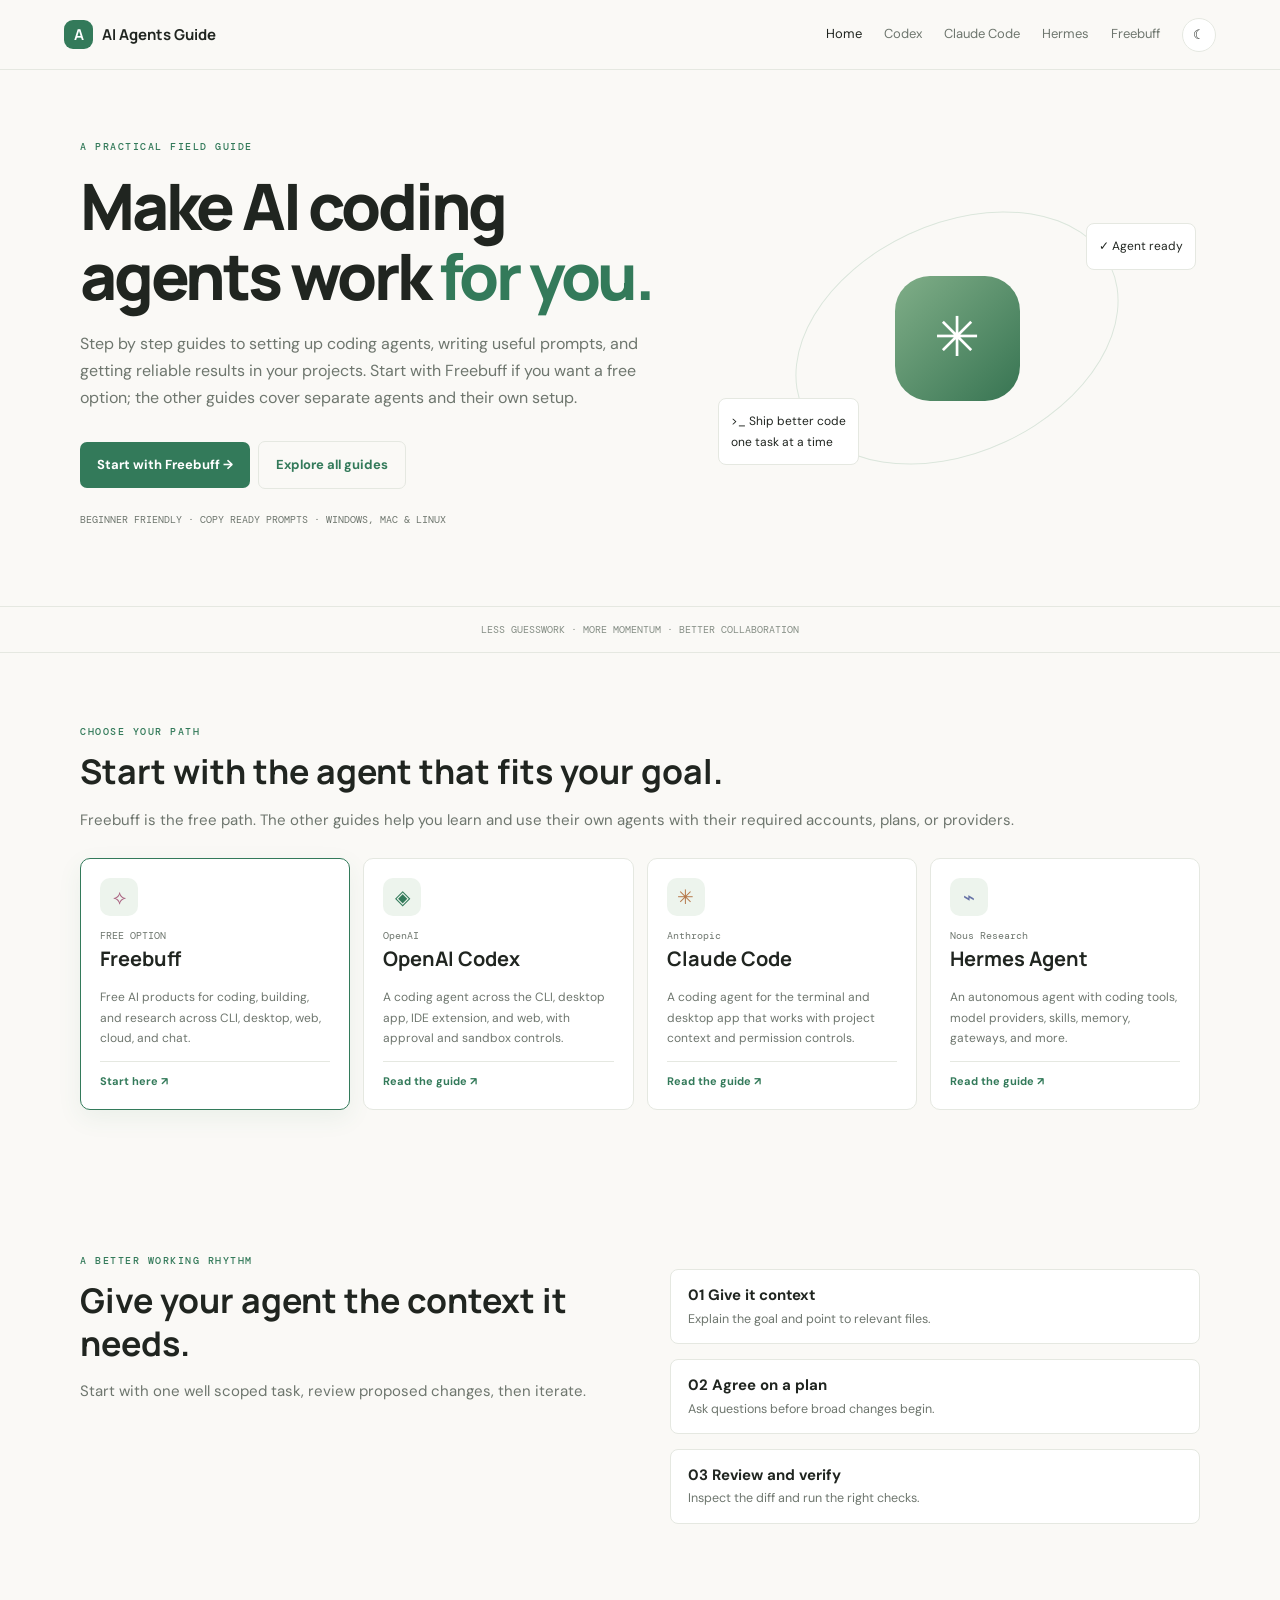
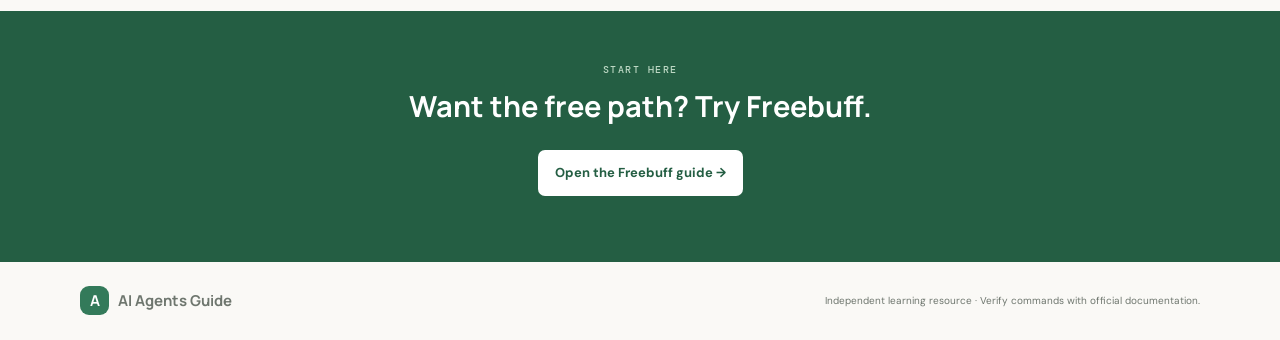
==== commit 7bd2e77d: "docs: add meta descriptions so every page shares and ranks with a summary" ====
--- a/index.html
+++ b/index.html
@@ -1 +1 @@
-<!doctype html><html lang="en"><head><meta charset="utf-8"><meta name="viewport" content="width=device-width,initial-scale=1"><title>AI Agents Guide · Build with confidence</title><link rel="stylesheet" href="style.css"><script async src="https://www.googletagmanager.com/gtag/js?id=G-9L4HPNNRHD"></script><script>window.dataLayer=window.dataLayer||[];function gtag(){dataLayer.push(arguments);}gtag('js',new Date());gtag('config','G-9L4HPNNRHD');</script><script defer src="script.js"></script></head><body><header><a class="brand" href="index.html"><i>A</i> AI Agents Guide</a><button class="menubtn" aria-label="Toggle navigation" aria-controls="primary-nav" aria-expanded="false">☰</button><nav id="primary-nav"><a href="index.html">Home</a><a href="codex.html">Codex</a><a href="claude-code.html">Claude Code</a><a href="hermes.html">Hermes</a><a href="freebuff.html">Freebuff</a><button class="theme" aria-label="Toggle dark mode">☾</button></nav></header><main><section class="hero"><div><div class="eyebrow">A PRACTICAL FIELD GUIDE</div><h1>Make AI coding agents work <em>for you.</em></h1><p class="lead">Step by step guides to setting up coding agents, writing useful prompts, and getting reliable results in your projects. Start with Freebuff if you want a free option; the other guides cover separate agents and their own setup.</p><a class="button" href="freebuff.html">Start with Freebuff →</a><a class="button secondary" href="#guides">Explore all guides</a><p class="meta">BEGINNER FRIENDLY · COPY READY PROMPTS · WINDOWS, MAC &amp; LINUX</p></div><div class="art"><div class="ring"></div><div class="core">✳</div><label>✓ Agent ready</label><small>&gt;_ Ship better code<br>one task at a time</small></div></section><div class="ribbon">LESS GUESSWORK · MORE MOMENTUM · BETTER COLLABORATION</div><section class="section" id="guides"><div class="eyebrow">CHOOSE YOUR PATH</div><h2>Start with the agent that fits your goal.</h2><p class="muted">Freebuff is the free path. The other guides help you learn and use their own agents with their required accounts, plans, or providers.</p><div class="cards"><a class="card c3 featured" href="freebuff.html"><span>⟡</span><small>FREE OPTION</small><h3>Freebuff</h3><p>Free AI products for coding, building, and research across CLI, desktop, web, cloud, and chat.</p><b>Start here ↗</b></a><a class="card c0" href="codex.html"><span>◈</span><small>OpenAI</small><h3>OpenAI Codex</h3><p>A coding agent across the CLI, desktop app, IDE extension, and web, with approval and sandbox controls.</p><b>Read the guide ↗</b></a><a class="card c1" href="claude-code.html"><span>✳</span><small>Anthropic</small><h3>Claude Code</h3><p>A coding agent for the terminal and desktop app that works with project context and permission controls.</p><b>Read the guide ↗</b></a><a class="card c2" href="hermes.html"><span>⌁</span><small>Nous Research</small><h3>Hermes Agent</h3><p>An autonomous agent with coding tools, model providers, skills, memory, gateways, and more.</p><b>Read the guide ↗</b></a></div></section><section class="section rhythm"><div><div class="eyebrow">A BETTER WORKING RHYTHM</div><h2>Give your agent the context it needs.</h2><p class="muted">Start with one well scoped task, review proposed changes, then iterate.</p></div><div class="steps"><p><b>01 Give it context</b><small>Explain the goal and point to relevant files.</small></p><p><b>02 Agree on a plan</b><small>Ask questions before broad changes begin.</small></p><p><b>03 Review and verify</b><small>Inspect the diff and run the right checks.</small></p></div></section><section class="cta"><div class="eyebrow">START HERE</div><h2>Want the free path? Try Freebuff.</h2><a class="button light" href="freebuff.html">Open the Freebuff guide →</a></section></main><footer><a class="brand" href="index.html"><i>A</i> AI Agents Guide</a><span>Independent learning resource · Verify commands with official documentation.</span></footer></body></html>+<!doctype html><html lang="en"><head><meta charset="utf-8"><meta name="viewport" content="width=device-width,initial-scale=1"><meta name="description" content="A practical field guide to AI coding agents: step by step setup guides, copy ready prompts, and review habits for Freebuff, OpenAI Codex, Claude Code, and Hermes Agent."><title>AI Agents Guide · Build with confidence</title><link rel="stylesheet" href="style.css"><script async src="https://www.googletagmanager.com/gtag/js?id=G-9L4HPNNRHD"></script><script>window.dataLayer=window.dataLayer||[];function gtag(){dataLayer.push(arguments);}gtag('js',new Date());gtag('config','G-9L4HPNNRHD');</script><script defer src="script.js"></script></head><body><header><a class="brand" href="index.html"><i>A</i> AI Agents Guide</a><button class="menubtn" aria-label="Toggle navigation" aria-controls="primary-nav" aria-expanded="false">☰</button><nav id="primary-nav"><a href="index.html" aria-current="page">Home</a><a href="codex.html">Codex</a><a href="claude-code.html">Claude Code</a><a href="hermes.html">Hermes</a><a href="freebuff.html">Freebuff</a><button class="theme" aria-label="Toggle dark mode">☾</button></nav></header><main><section class="hero"><div><div class="eyebrow">A PRACTICAL FIELD GUIDE</div><h1>Make AI coding agents work <em>for you.</em></h1><p class="lead">Step by step guides to setting up coding agents, writing useful prompts, and getting reliable results in your projects. Start with Freebuff if you want a free option; the other guides cover separate agents and their own setup.</p><a class="button" href="freebuff.html">Start with Freebuff →</a><a class="button secondary" href="#guides">Explore all guides</a><p class="meta">BEGINNER FRIENDLY · COPY READY PROMPTS · WINDOWS, MAC &amp; LINUX</p></div><div class="art"><div class="ring"></div><div class="core">✳</div><label>✓ Agent ready</label><small>&gt;_ Ship better code<br>one task at a time</small></div></section><div class="ribbon">LESS GUESSWORK · MORE MOMENTUM · BETTER COLLABORATION</div><section class="section" id="guides"><div class="eyebrow">CHOOSE YOUR PATH</div><h2>Start with the agent that fits your goal.</h2><p class="muted">Freebuff is the free path. The other guides help you learn and use their own agents with their required accounts, plans, or providers.</p><div class="cards"><a class="card c3 featured" href="freebuff.html"><span>⟡</span><small>FREE OPTION</small><h3>Freebuff</h3><p>Free AI products for coding, building, and research across CLI, desktop, web, cloud, and chat.</p><b>Start here ↗</b></a><a class="card c0" href="codex.html"><span>◈</span><small>OpenAI</small><h3>OpenAI Codex</h3><p>A coding agent across the CLI, desktop app, IDE extension, and web, with approval and sandbox controls.</p><b>Read the guide ↗</b></a><a class="card c1" href="claude-code.html"><span>✳</span><small>Anthropic</small><h3>Claude Code</h3><p>A coding agent for the terminal and desktop app that works with project context and permission controls.</p><b>Read the guide ↗</b></a><a class="card c2" href="hermes.html"><span>⌁</span><small>Nous Research</small><h3>Hermes Agent</h3><p>An autonomous agent with coding tools, model providers, skills, memory, gateways, and more.</p><b>Read the guide ↗</b></a></div></section><section class="section rhythm"><div><div class="eyebrow">A BETTER WORKING RHYTHM</div><h2>Give your agent the context it needs.</h2><p class="muted">Start with one well scoped task, review proposed changes, then iterate.</p></div><div class="steps"><p><b>01 Give it context</b><small>Explain the goal and point to relevant files.</small></p><p><b>02 Agree on a plan</b><small>Ask questions before broad changes begin.</small></p><p><b>03 Review and verify</b><small>Inspect the diff and run the right checks.</small></p></div></section><section class="cta"><div class="eyebrow">START HERE</div><h2>Want the free path? Try Freebuff.</h2><a class="button light" href="freebuff.html">Open the Freebuff guide →</a></section></main><footer><a class="brand" href="index.html"><i>A</i> AI Agents Guide</a><span>Independent learning resource · Verify commands with official documentation.</span></footer></body></html>
--- a/style.css
+++ b/style.css
@@ -1,2 +1,2 @@
-@import url('https://fonts.googleapis.com/css2?family=DM+Mono:wght@400;500&family=DM+Sans:wght@400;500;600;700&family=Manrope:wght@400;500;600;700;800&display=swap');:root{--bg:#faf9f6;--paper:white;--ink:#202520;--muted:#6e766e;--line:#e5e8e1;--green:#337a5a;--pale:#edf4ed;--code:#202722}*{box-sizing:border-box}html{scroll-behavior:smooth}body{margin:0;background:var(--bg);color:var(--ink);font:15px/1.7 'DM Sans',sans-serif}a{color:inherit;text-decoration:none}header{height:70px;position:sticky;top:0;z-index:5;display:flex;align-items:center;justify-content:space-between;padding:0 max(calc((100vw - 1160px)/2),5vw);background:color-mix(in srgb,var(--bg) 93%,transparent);backdrop-filter:blur(12px);border-bottom:1px solid var(--line)}.brand{font:700 15px Manrope;display:flex;align-items:center;gap:9px}.brand i{font-style:normal;display:grid;place-items:center;width:29px;height:29px;border-radius:9px;background:var(--green);color:white}.topbar,nav{display:flex;align-items:center;gap:22px}nav{font-size:13px;color:var(--muted)}nav a:hover,.active{color:var(--ink)}button{cursor:pointer}.theme,.menubtn{border:1px solid var(--line);background:var(--paper);color:var(--ink);border-radius:50%;width:34px;height:34px}.menubtn{display:none;border-radius:8px}.hero{max-width:1160px;margin:auto;min-height:490px;padding:70px 20px;display:grid;grid-template-columns:1.1fr .9fr;align-items:center;gap:40px}.eyebrow{color:var(--green);font:500 10px 'DM Mono';letter-spacing:.15em}.hero h1{font:800 clamp(42px,5vw,64px)/1.1 Manrope;letter-spacing:-.05em;margin:18px 0}.hero h1 em{color:var(--green);font-style:normal}.lead{font-size:16px;color:var(--muted)}.button{display:inline-block;background:var(--green);color:white;padding:12px 17px;border-radius:7px;font-weight:700;font-size:13px;margin:14px 0}.button.secondary{background:transparent;color:var(--green);border:1px solid var(--line);margin-left:8px}.meta{font:10px 'DM Mono';color:var(--muted)}.art{height:270px;position:relative;display:grid;place-items:center}.ring{position:absolute;width:340px;height:230px;border:1px solid #dbe6dc;border-radius:50%;transform:rotate(-25deg)}.core{width:125px;height:125px;display:grid;place-items:center;border-radius:35px;background:linear-gradient(135deg,#80ae88,#377452);color:white;font-size:55px}.art label,.art small{position:absolute;background:var(--paper);border:1px solid var(--line);padding:12px;border-radius:8px;font-size:12px}.art label{top:20px;right:4px}.art small{bottom:8px;left:4px}.ribbon{text-align:center;border-block:1px solid var(--line);padding:16px;color:#858e85;font:10px 'DM Mono'}.section{max-width:1160px;margin:auto;padding:72px 20px}.section h2,.rhythm h2,.cta h2{font:700 34px/1.25 Manrope;margin:12px 0}.muted{color:var(--muted)}.cards{display:grid;grid-template-columns:repeat(4,1fr);gap:13px;margin-top:25px}.card{display:flex;flex-direction:column;min-height:250px;padding:19px;background:var(--paper);border:1px solid var(--line);border-radius:10px;transition:transform .18s ease,border-color .18s ease}.card.featured{border-color:var(--green);box-shadow:0 8px 24px rgba(51,122,90,.08)}.card:hover{transform:translateY(-3px)}.card>span{display:grid;place-items:center;width:38px;height:38px;border-radius:10px;background:var(--pale);color:var(--green);font-size:20px}.card small{font:10px 'DM Mono';color:var(--muted);margin-top:13px}.card h3{font:700 20px Manrope;margin:3px 0}.card p{font-size:12px;color:var(--muted)}.card>b{margin-top:auto;border-top:1px solid var(--line);padding-top:10px;color:var(--green);font-size:11px}.c1>span{color:#b6784b}.c2>span{color:#6672a6}.c3>span{color:#aa6381}.rhythm{display:grid;grid-template-columns:1fr 1fr;gap:60px}.steps p{padding:13px 17px;border:1px solid var(--line);border-radius:8px;background:var(--paper)}.steps small{display:block;color:var(--muted)}.cta{background:#245e43;color:white;text-align:center;padding:52px 20px}.cta .eyebrow{color:#bdd8c4}.cta h2{font-size:29px}.button.light{background:white;color:#245e43}footer{max-width:1160px;margin:auto;padding:20px;min-height:78px;display:flex;align-items:center;justify-content:space-between;color:var(--muted);font-size:10px}.layout{max-width:1160px;margin:auto;padding:42px 20px 70px;display:grid;grid-template-columns:195px minmax(0,760px);gap:55px}.toc{position:sticky;top:95px;align-self:start;border-right:1px solid var(--line);padding:10px 16px 16px 0}.toc b{display:block;font:10px 'DM Mono';color:var(--muted)}.toc a{display:block;padding:6px;color:var(--muted);font-size:12px}.toc a:hover,.back{color:var(--green)}article{min-width:0}.back{display:block;font-size:12px}.layout h1{font:800 42px/1.2 Manrope;margin:6px 0}.layout h2{font:700 25px Manrope;margin:38px 0 10px;scroll-margin-top:90px}.layout p,.layout li{color:var(--muted);font-size:14px}.callout{background:var(--pale);border-left:3px solid var(--green);padding:13px 16px;margin:18px 0;font-size:13px}.callout b{color:var(--green)}.platforms{display:grid;grid-template-columns:repeat(3,1fr);gap:10px;margin:16px 0}.platform{background:var(--paper);border:1px solid var(--line);border-radius:8px;padding:12px;min-width:0}.platform h3{font:700 14px Manrope;margin:0}.platform p{font-size:12px}.code{position:relative;margin:8px 0}.code pre{background:var(--code);color:#d6e4d8;overflow:auto;padding:12px 53px 12px 10px;border-radius:6px;font:10px/1.7 'DM Mono';white-space:pre}.copy{position:absolute;top:6px;right:6px;background:#303a33;color:white;border:1px solid #56645a;border-radius:4px;padding:4px 6px;font-size:10px}.source{font-size:11px!important}.source a,footer span a{color:var(--green);font-weight:bold}.prompts,.errors{display:grid;gap:8px}.prompt,.errors>div{background:var(--paper);border:1px solid var(--line);border-radius:7px;padding:11px 13px}.prompt>div{display:flex;justify-content:space-between;font-size:12px}.prompt p,.errors p{font-size:12px;margin:5px 0 0}.copy-prompt{border:0;border-radius:5px;padding:5px 8px;background:var(--pale);color:var(--green);font-size:10px}.end{border-top:1px solid var(--line);margin-top:35px;padding-top:16px;color:var(--muted);font-size:12px}.dark{--bg:#171b18;--paper:#202621;--ink:#edf1ed;--muted:#a6afa7;--line:#343d36;--green:#8dc59b;--pale:#29372c;--code:#111713}.dark .cta{background:#254d34}.dark .ring{border-color:#344138}.dark .core{background:linear-gradient(135deg,#61916b,#31563a)}@media(max-width:900px){.cards{grid-template-columns:repeat(2,1fr)}.layout{grid-template-columns:150px 1fr;gap:25px}.platforms{grid-template-columns:1fr}}@media(max-width:650px){header{height:62px;padding:0 16px}.menubtn{display:block}nav{display:none;position:absolute;top:61px;left:0;right:0;background:var(--bg);padding:14px 20px;flex-direction:column;align-items:stretch}nav.open{display:flex}.hero{grid-template-columns:1fr;padding:46px 20px 25px}.hero h1{font-size:43px}.art{height:185px}.section{padding:50px 20px}.section h2,.rhythm h2{font-size:28px}.cards,.rhythm{grid-template-columns:1fr}.card{min-height:210px}.rhythm{gap:12px}.cta h2{font-size:24px}footer{align-items:flex-start;flex-direction:column;gap:8px}.layout{display:block;padding:28px 18px 50px}.toc{position:static;border:1px solid var(--line);padding:10px;margin-bottom:22px;display:flex;flex-wrap:wrap}.toc b{width:100%}.layout h1{font-size:36px}.layout h2{font-size:22px}.platforms{grid-template-columns:1fr}}
+@import url('https://fonts.googleapis.com/css2?family=DM+Mono:wght@400;500&family=DM+Sans:wght@400;500;600;700&family=Manrope:wght@400;500;600;700;800&display=swap');:root{--bg:#faf9f6;--paper:white;--ink:#202520;--muted:#6e766e;--line:#e5e8e1;--green:#337a5a;--pale:#edf4ed;--code:#202722}*{box-sizing:border-box}html{scroll-behavior:smooth}body{margin:0;background:var(--bg);color:var(--ink);font:15px/1.7 'DM Sans',sans-serif}a{color:inherit;text-decoration:none}header{height:70px;position:sticky;top:0;z-index:5;display:flex;align-items:center;justify-content:space-between;padding:0 max(calc((100vw - 1160px)/2),5vw);background:color-mix(in srgb,var(--bg) 93%,transparent);backdrop-filter:blur(12px);border-bottom:1px solid var(--line)}.brand{font:700 15px Manrope;display:flex;align-items:center;gap:9px}.brand i{font-style:normal;display:grid;place-items:center;width:29px;height:29px;border-radius:9px;background:var(--green);color:white}.topbar,nav{display:flex;align-items:center;gap:22px}nav{font-size:13px;color:var(--muted)}nav a:hover,nav a[aria-current="page"],.active{color:var(--ink)}button{cursor:pointer}.theme,.menubtn{border:1px solid var(--line);background:var(--paper);color:var(--ink);border-radius:50%;width:34px;height:34px}.menubtn{display:none;border-radius:8px}.hero{max-width:1160px;margin:auto;min-height:490px;padding:70px 20px;display:grid;grid-template-columns:1.1fr .9fr;align-items:center;gap:40px}.eyebrow{color:var(--green);font:500 10px 'DM Mono';letter-spacing:.15em}.hero h1{font:800 clamp(42px,5vw,64px)/1.1 Manrope;letter-spacing:-.05em;margin:18px 0}.hero h1 em{color:var(--green);font-style:normal}.lead{font-size:16px;color:var(--muted)}.button{display:inline-block;background:var(--green);color:white;padding:12px 17px;border-radius:7px;font-weight:700;font-size:13px;margin:14px 0}.button.secondary{background:transparent;color:var(--green);border:1px solid var(--line);margin-left:8px}.meta{font:10px 'DM Mono';color:var(--muted)}.art{height:270px;position:relative;display:grid;place-items:center}.ring{position:absolute;width:340px;height:230px;border:1px solid #dbe6dc;border-radius:50%;transform:rotate(-25deg)}.core{width:125px;height:125px;display:grid;place-items:center;border-radius:35px;background:linear-gradient(135deg,#80ae88,#377452);color:white;font-size:55px}.art label,.art small{position:absolute;background:var(--paper);border:1px solid var(--line);padding:12px;border-radius:8px;font-size:12px}.art label{top:20px;right:4px}.art small{bottom:8px;left:4px}.ribbon{text-align:center;border-block:1px solid var(--line);padding:16px;color:#858e85;font:10px 'DM Mono'}.section{max-width:1160px;margin:auto;padding:72px 20px}.section h2,.rhythm h2,.cta h2{font:700 34px/1.25 Manrope;margin:12px 0}.muted{color:var(--muted)}.cards{display:grid;grid-template-columns:repeat(4,1fr);gap:13px;margin-top:25px}.card{display:flex;flex-direction:column;min-height:250px;padding:19px;background:var(--paper);border:1px solid var(--line);border-radius:10px;transition:transform .18s ease,border-color .18s ease}.card.featured{border-color:var(--green);box-shadow:0 8px 24px rgba(51,122,90,.08)}.card:hover{transform:translateY(-3px)}.card>span{display:grid;place-items:center;width:38px;height:38px;border-radius:10px;background:var(--pale);color:var(--green);font-size:20px}.card small{font:10px 'DM Mono';color:var(--muted);margin-top:13px}.card h3{font:700 20px Manrope;margin:3px 0}.card p{font-size:12px;color:var(--muted)}.card>b{margin-top:auto;border-top:1px solid var(--line);padding-top:10px;color:var(--green);font-size:11px}.c1>span{color:#b6784b}.c2>span{color:#6672a6}.c3>span{color:#aa6381}.rhythm{display:grid;grid-template-columns:1fr 1fr;gap:60px}.steps p{padding:13px 17px;border:1px solid var(--line);border-radius:8px;background:var(--paper)}.steps small{display:block;color:var(--muted)}.cta{background:#245e43;color:white;text-align:center;padding:52px 20px}.cta .eyebrow{color:#bdd8c4}.cta h2{font-size:29px}.button.light{background:white;color:#245e43}footer{max-width:1160px;margin:auto;padding:20px;min-height:78px;display:flex;align-items:center;justify-content:space-between;color:var(--muted);font-size:10px}.layout{max-width:1160px;margin:auto;padding:42px 20px 70px;display:grid;grid-template-columns:195px minmax(0,760px);gap:55px}.toc{position:sticky;top:95px;align-self:start;border-right:1px solid var(--line);padding:10px 16px 16px 0}.toc b{display:block;font:10px 'DM Mono';color:var(--muted)}.toc a{display:block;padding:6px;color:var(--muted);font-size:12px}.toc a:hover,.back{color:var(--green)}article{min-width:0}.back{display:block;font-size:12px}.layout h1{font:800 42px/1.2 Manrope;margin:6px 0}.layout h2{font:700 25px Manrope;margin:38px 0 10px;scroll-margin-top:90px}.layout p,.layout li{color:var(--muted);font-size:14px}.callout{background:var(--pale);border-left:3px solid var(--green);padding:13px 16px;margin:18px 0;font-size:13px}.callout b{color:var(--green)}.platforms{display:grid;grid-template-columns:repeat(3,1fr);gap:10px;margin:16px 0}.platform{background:var(--paper);border:1px solid var(--line);border-radius:8px;padding:12px;min-width:0}.platform h3{font:700 14px Manrope;margin:0}.platform p{font-size:12px}.code{position:relative;margin:8px 0}.code pre{background:var(--code);color:#d6e4d8;overflow:auto;padding:12px 53px 12px 10px;border-radius:6px;font:10px/1.7 'DM Mono';white-space:pre}.copy{position:absolute;top:6px;right:6px;background:#303a33;color:white;border:1px solid #56645a;border-radius:4px;padding:4px 6px;font-size:10px}.source{font-size:11px!important}.source a,footer span a{color:var(--green);font-weight:bold}.prompts,.errors{display:grid;gap:8px}.prompt,.errors>div{background:var(--paper);border:1px solid var(--line);border-radius:7px;padding:11px 13px}.prompt>div{display:flex;justify-content:space-between;font-size:12px}.prompt p,.errors p{font-size:12px;margin:5px 0 0}.copy-prompt{border:0;border-radius:5px;padding:5px 8px;background:var(--pale);color:var(--green);font-size:10px}.end{border-top:1px solid var(--line);margin-top:35px;padding-top:16px;color:var(--muted);font-size:12px}.dark{--bg:#171b18;--paper:#202621;--ink:#edf1ed;--muted:#a6afa7;--line:#343d36;--green:#8dc59b;--pale:#29372c;--code:#111713}.dark .cta{background:#254d34}.dark .ring{border-color:#344138}.dark .core{background:linear-gradient(135deg,#61916b,#31563a)}@media(max-width:900px){.cards{grid-template-columns:repeat(2,1fr)}.layout{grid-template-columns:150px 1fr;gap:25px}.platforms{grid-template-columns:1fr}}@media(max-width:650px){header{height:62px;padding:0 16px}.menubtn{display:block}nav{display:none;position:absolute;top:61px;left:0;right:0;background:var(--bg);padding:14px 20px;flex-direction:column;align-items:stretch}nav.open{display:flex}.hero{grid-template-columns:1fr;padding:46px 20px 25px}.hero h1{font-size:43px}.art{height:185px}.section{padding:50px 20px}.section h2,.rhythm h2{font-size:28px}.cards,.rhythm{grid-template-columns:1fr}.card{min-height:210px}.rhythm{gap:12px}.cta h2{font-size:24px}footer{align-items:flex-start;flex-direction:column;gap:8px}.layout{display:block;padding:28px 18px 50px}.toc{position:static;border:1px solid var(--line);padding:10px;margin-bottom:22px;display:flex;flex-wrap:wrap}.toc b{width:100%}.layout h1{font-size:36px}.layout h2{font-size:22px}.platforms{grid-template-columns:1fr}}
 :focus-visible{outline:3px solid var(--green);outline-offset:3px}button:focus-visible,a:focus-visible{border-radius:4px}@media(prefers-reduced-motion:reduce){html{scroll-behavior:auto}*,*::before,*::after{animation-duration:.01ms!important;animation-iteration-count:1!important;transition-duration:.01ms!important}}
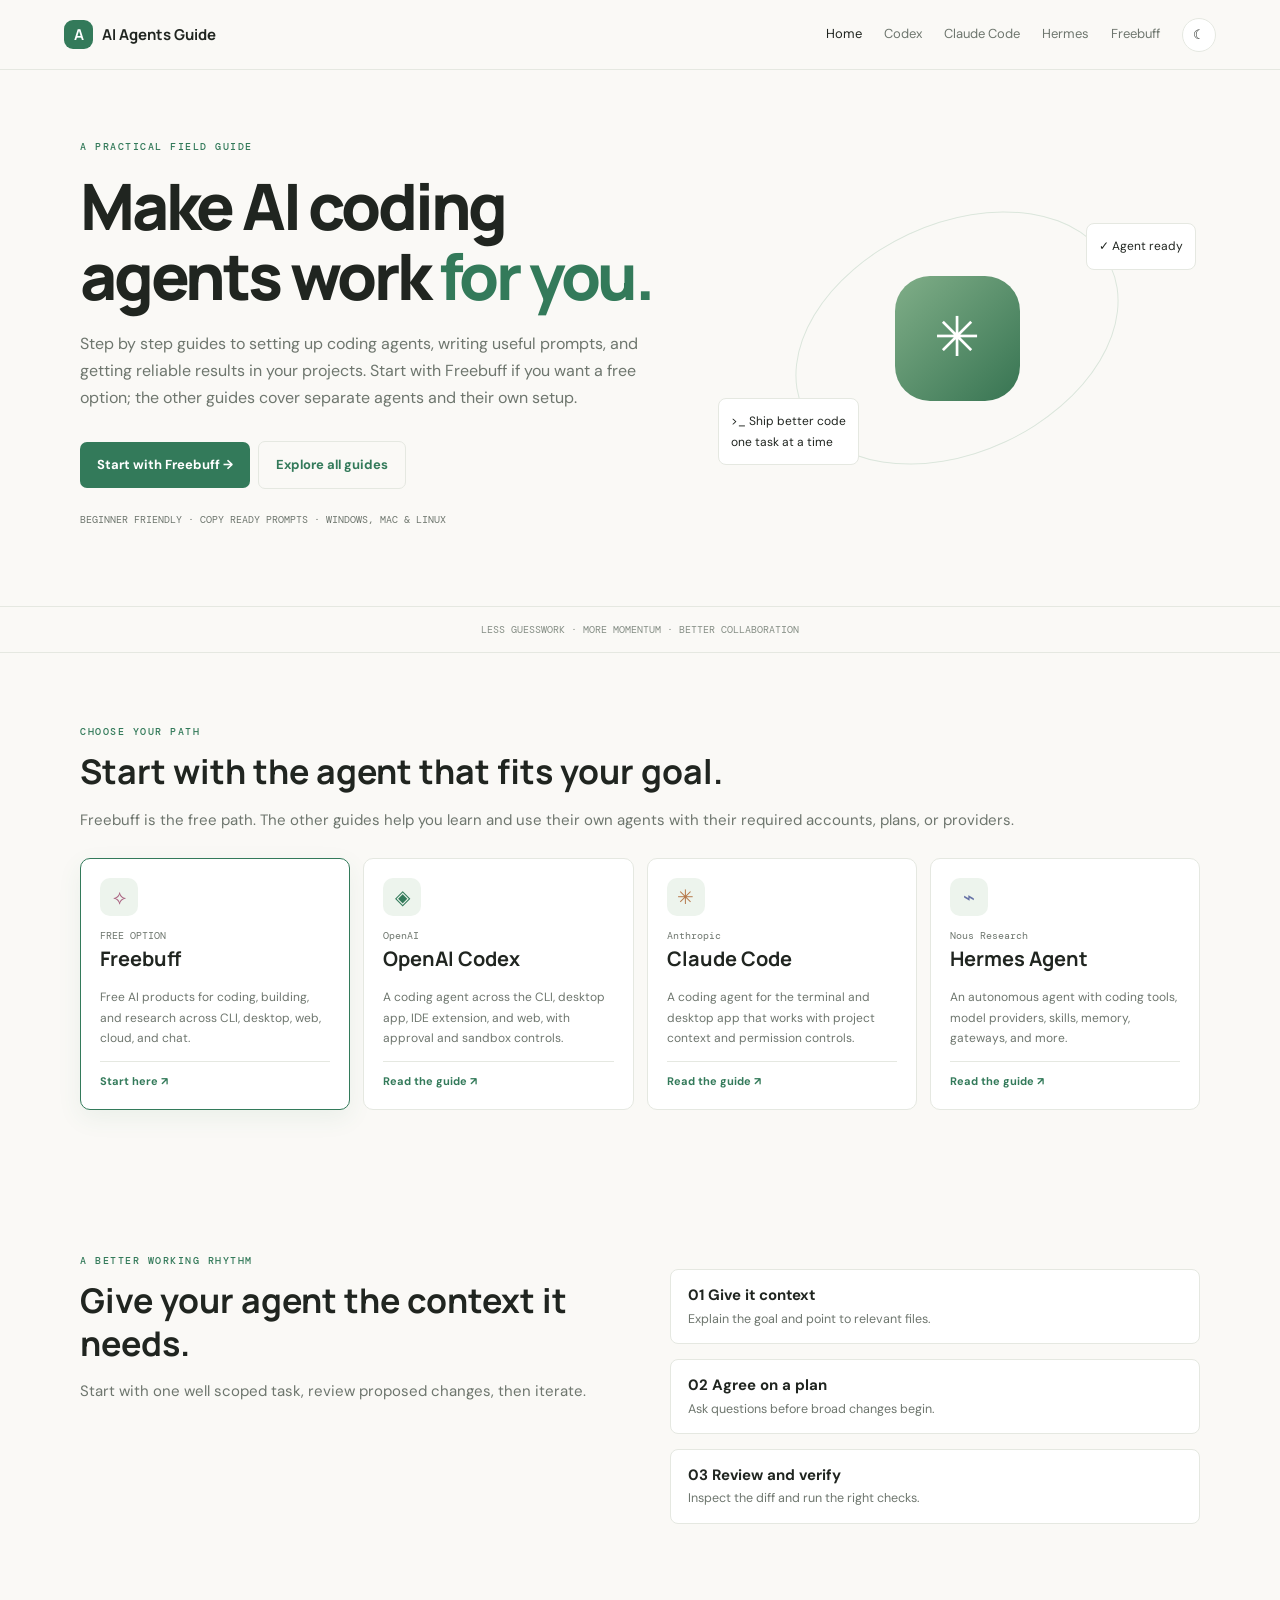
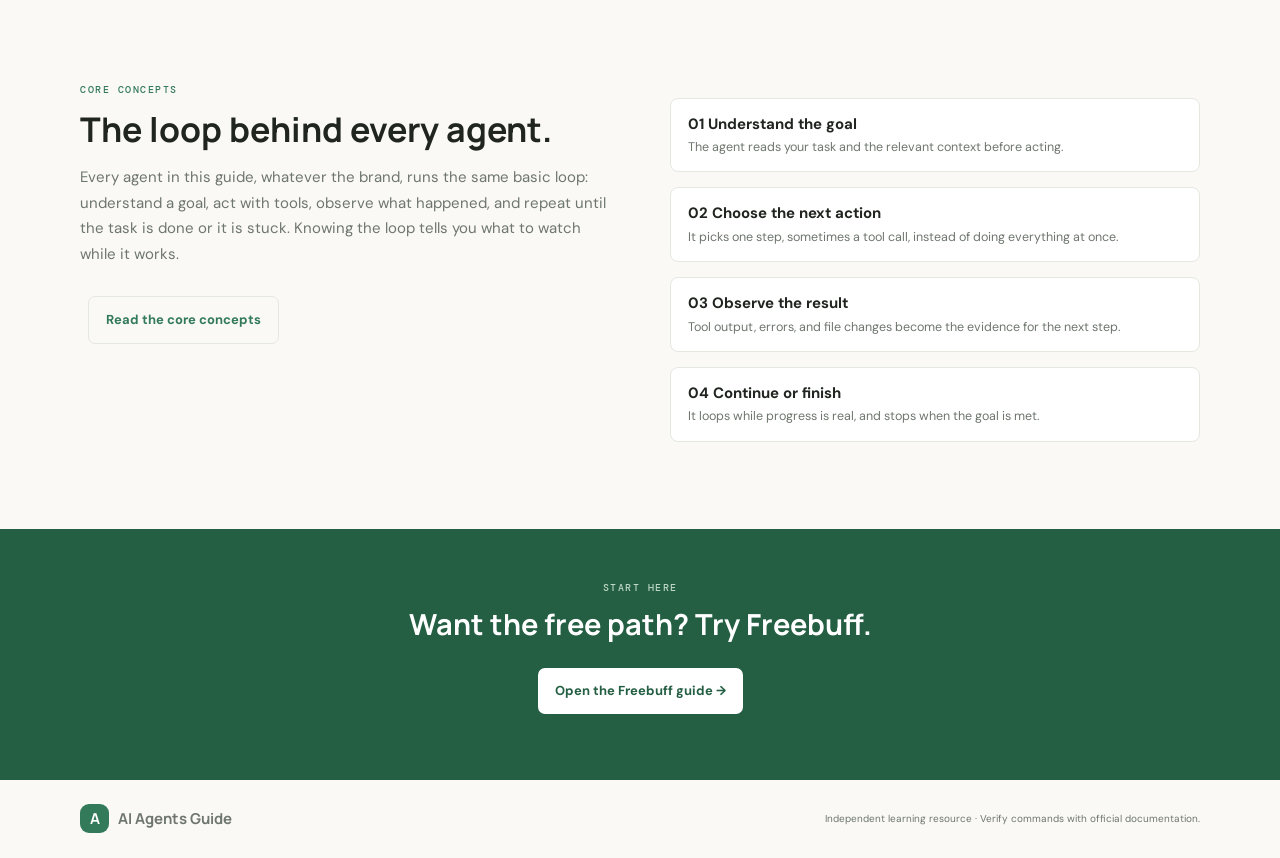
==== commit 300d8a4a: "feat: add a core concepts section to the home page" ====
--- a/index.html
+++ b/index.html
@@ -1 +1 @@
-<!doctype html><html lang="en"><head><meta charset="utf-8"><meta name="viewport" content="width=device-width,initial-scale=1"><meta name="description" content="A practical field guide to AI coding agents: step by step setup guides, copy ready prompts, and review habits for Freebuff, OpenAI Codex, Claude Code, and Hermes Agent."><title>AI Agents Guide · Build with confidence</title><link rel="stylesheet" href="style.css"><script async src="https://www.googletagmanager.com/gtag/js?id=G-9L4HPNNRHD"></script><script>window.dataLayer=window.dataLayer||[];function gtag(){dataLayer.push(arguments);}gtag('js',new Date());gtag('config','G-9L4HPNNRHD');</script><script defer src="script.js"></script></head><body><header><a class="brand" href="index.html"><i>A</i> AI Agents Guide</a><button class="menubtn" aria-label="Toggle navigation" aria-controls="primary-nav" aria-expanded="false">☰</button><nav id="primary-nav"><a href="index.html" aria-current="page">Home</a><a href="codex.html">Codex</a><a href="claude-code.html">Claude Code</a><a href="hermes.html">Hermes</a><a href="freebuff.html">Freebuff</a><button class="theme" aria-label="Toggle dark mode">☾</button></nav></header><main><section class="hero"><div><div class="eyebrow">A PRACTICAL FIELD GUIDE</div><h1>Make AI coding agents work <em>for you.</em></h1><p class="lead">Step by step guides to setting up coding agents, writing useful prompts, and getting reliable results in your projects. Start with Freebuff if you want a free option; the other guides cover separate agents and their own setup.</p><a class="button" href="freebuff.html">Start with Freebuff →</a><a class="button secondary" href="#guides">Explore all guides</a><p class="meta">BEGINNER FRIENDLY · COPY READY PROMPTS · WINDOWS, MAC &amp; LINUX</p></div><div class="art"><div class="ring"></div><div class="core">✳</div><label>✓ Agent ready</label><small>&gt;_ Ship better code<br>one task at a time</small></div></section><div class="ribbon">LESS GUESSWORK · MORE MOMENTUM · BETTER COLLABORATION</div><section class="section" id="guides"><div class="eyebrow">CHOOSE YOUR PATH</div><h2>Start with the agent that fits your goal.</h2><p class="muted">Freebuff is the free path. The other guides help you learn and use their own agents with their required accounts, plans, or providers.</p><div class="cards"><a class="card c3 featured" href="freebuff.html"><span>⟡</span><small>FREE OPTION</small><h3>Freebuff</h3><p>Free AI products for coding, building, and research across CLI, desktop, web, cloud, and chat.</p><b>Start here ↗</b></a><a class="card c0" href="codex.html"><span>◈</span><small>OpenAI</small><h3>OpenAI Codex</h3><p>A coding agent across the CLI, desktop app, IDE extension, and web, with approval and sandbox controls.</p><b>Read the guide ↗</b></a><a class="card c1" href="claude-code.html"><span>✳</span><small>Anthropic</small><h3>Claude Code</h3><p>A coding agent for the terminal and desktop app that works with project context and permission controls.</p><b>Read the guide ↗</b></a><a class="card c2" href="hermes.html"><span>⌁</span><small>Nous Research</small><h3>Hermes Agent</h3><p>An autonomous agent with coding tools, model providers, skills, memory, gateways, and more.</p><b>Read the guide ↗</b></a></div></section><section class="section rhythm"><div><div class="eyebrow">A BETTER WORKING RHYTHM</div><h2>Give your agent the context it needs.</h2><p class="muted">Start with one well scoped task, review proposed changes, then iterate.</p></div><div class="steps"><p><b>01 Give it context</b><small>Explain the goal and point to relevant files.</small></p><p><b>02 Agree on a plan</b><small>Ask questions before broad changes begin.</small></p><p><b>03 Review and verify</b><small>Inspect the diff and run the right checks.</small></p></div></section><section class="cta"><div class="eyebrow">START HERE</div><h2>Want the free path? Try Freebuff.</h2><a class="button light" href="freebuff.html">Open the Freebuff guide →</a></section></main><footer><a class="brand" href="index.html"><i>A</i> AI Agents Guide</a><span>Independent learning resource · Verify commands with official documentation.</span></footer></body></html>+<!doctype html><html lang="en"><head><meta charset="utf-8"><meta name="viewport" content="width=device-width,initial-scale=1"><meta name="description" content="A practical field guide to AI coding agents: step by step setup guides, copy ready prompts, and review habits for Freebuff, OpenAI Codex, Claude Code, and Hermes Agent."><title>AI Agents Guide · Build with confidence</title><link rel="stylesheet" href="style.css"><script async src="https://www.googletagmanager.com/gtag/js?id=G-9L4HPNNRHD"></script><script>window.dataLayer=window.dataLayer||[];function gtag(){dataLayer.push(arguments);}gtag('js',new Date());gtag('config','G-9L4HPNNRHD');</script><script defer src="script.js"></script></head><body><a class="skip" href="#main">Skip to content</a><header><a class="brand" href="index.html"><i>A</i> AI Agents Guide</a><button class="menubtn" aria-label="Toggle navigation" aria-controls="primary-nav" aria-expanded="false">☰</button><nav id="primary-nav"><a href="index.html" aria-current="page">Home</a><a href="codex.html">Codex</a><a href="claude-code.html">Claude Code</a><a href="hermes.html">Hermes</a><a href="freebuff.html">Freebuff</a><button class="theme" aria-label="Toggle dark mode">☾</button></nav></header><main id="main"><section class="hero"><div><div class="eyebrow">A PRACTICAL FIELD GUIDE</div><h1>Make AI coding agents work <em>for you.</em></h1><p class="lead">Step by step guides to setting up coding agents, writing useful prompts, and getting reliable results in your projects. Start with Freebuff if you want a free option; the other guides cover separate agents and their own setup.</p><a class="button" href="freebuff.html">Start with Freebuff →</a><a class="button secondary" href="#guides">Explore all guides</a><p class="meta">BEGINNER FRIENDLY · COPY READY PROMPTS · WINDOWS, MAC &amp; LINUX</p></div><div class="art"><div class="ring"></div><div class="core">✳</div><label>✓ Agent ready</label><small>&gt;_ Ship better code<br>one task at a time</small></div></section><div class="ribbon">LESS GUESSWORK · MORE MOMENTUM · BETTER COLLABORATION</div><section class="section" id="guides"><div class="eyebrow">CHOOSE YOUR PATH</div><h2>Start with the agent that fits your goal.</h2><p class="muted">Freebuff is the free path. The other guides help you learn and use their own agents with their required accounts, plans, or providers.</p><div class="cards"><a class="card c3 featured" href="freebuff.html"><span>⟡</span><small>FREE OPTION</small><h3>Freebuff</h3><p>Free AI products for coding, building, and research across CLI, desktop, web, cloud, and chat.</p><b>Start here ↗</b></a><a class="card c0" href="codex.html"><span>◈</span><small>OpenAI</small><h3>OpenAI Codex</h3><p>A coding agent across the CLI, desktop app, IDE extension, and web, with approval and sandbox controls.</p><b>Read the guide ↗</b></a><a class="card c1" href="claude-code.html"><span>✳</span><small>Anthropic</small><h3>Claude Code</h3><p>A coding agent for the terminal and desktop app that works with project context and permission controls.</p><b>Read the guide ↗</b></a><a class="card c2" href="hermes.html"><span>⌁</span><small>Nous Research</small><h3>Hermes Agent</h3><p>An autonomous agent with coding tools, model providers, skills, memory, gateways, and more.</p><b>Read the guide ↗</b></a></div></section><section class="section rhythm"><div><div class="eyebrow">A BETTER WORKING RHYTHM</div><h2>Give your agent the context it needs.</h2><p class="muted">Start with one well scoped task, review proposed changes, then iterate.</p></div><div class="steps"><p><b>01 Give it context</b><small>Explain the goal and point to relevant files.</small></p><p><b>02 Agree on a plan</b><small>Ask questions before broad changes begin.</small></p><p><b>03 Review and verify</b><small>Inspect the diff and run the right checks.</small></p></div></section><section class="section rhythm"><div><div class="eyebrow">CORE CONCEPTS</div><h2>The loop behind every agent.</h2><p class="muted">Every agent in this guide, whatever the brand, runs the same basic loop: understand a goal, act with tools, observe what happened, and repeat until the task is done or it is stuck. Knowing the loop tells you what to watch while it works.</p><a class="button secondary" href="https://github.com/MugdhoAI/ai-agents-guide#core-concepts">Read the core concepts</a></div><div class="steps"><p><b>01 Understand the goal</b><small>The agent reads your task and the relevant context before acting.</small></p><p><b>02 Choose the next action</b><small>It picks one step, sometimes a tool call, instead of doing everything at once.</small></p><p><b>03 Observe the result</b><small>Tool output, errors, and file changes become the evidence for the next step.</small></p><p><b>04 Continue or finish</b><small>It loops while progress is real, and stops when the goal is met.</small></p></div></section><section class="cta"><div class="eyebrow">START HERE</div><h2>Want the free path? Try Freebuff.</h2><a class="button light" href="freebuff.html">Open the Freebuff guide →</a></section></main><footer><a class="brand" href="index.html"><i>A</i> AI Agents Guide</a><span>Independent learning resource · Verify commands with official documentation.</span></footer></body></html>
--- a/style.css
+++ b/style.css
@@ -1,2 +1,2 @@
-@import url('https://fonts.googleapis.com/css2?family=DM+Mono:wght@400;500&family=DM+Sans:wght@400;500;600;700&family=Manrope:wght@400;500;600;700;800&display=swap');:root{--bg:#faf9f6;--paper:white;--ink:#202520;--muted:#6e766e;--line:#e5e8e1;--green:#337a5a;--pale:#edf4ed;--code:#202722}*{box-sizing:border-box}html{scroll-behavior:smooth}body{margin:0;background:var(--bg);color:var(--ink);font:15px/1.7 'DM Sans',sans-serif}a{color:inherit;text-decoration:none}header{height:70px;position:sticky;top:0;z-index:5;display:flex;align-items:center;justify-content:space-between;padding:0 max(calc((100vw - 1160px)/2),5vw);background:color-mix(in srgb,var(--bg) 93%,transparent);backdrop-filter:blur(12px);border-bottom:1px solid var(--line)}.brand{font:700 15px Manrope;display:flex;align-items:center;gap:9px}.brand i{font-style:normal;display:grid;place-items:center;width:29px;height:29px;border-radius:9px;background:var(--green);color:white}.topbar,nav{display:flex;align-items:center;gap:22px}nav{font-size:13px;color:var(--muted)}nav a:hover,nav a[aria-current="page"],.active{color:var(--ink)}button{cursor:pointer}.theme,.menubtn{border:1px solid var(--line);background:var(--paper);color:var(--ink);border-radius:50%;width:34px;height:34px}.menubtn{display:none;border-radius:8px}.hero{max-width:1160px;margin:auto;min-height:490px;padding:70px 20px;display:grid;grid-template-columns:1.1fr .9fr;align-items:center;gap:40px}.eyebrow{color:var(--green);font:500 10px 'DM Mono';letter-spacing:.15em}.hero h1{font:800 clamp(42px,5vw,64px)/1.1 Manrope;letter-spacing:-.05em;margin:18px 0}.hero h1 em{color:var(--green);font-style:normal}.lead{font-size:16px;color:var(--muted)}.button{display:inline-block;background:var(--green);color:white;padding:12px 17px;border-radius:7px;font-weight:700;font-size:13px;margin:14px 0}.button.secondary{background:transparent;color:var(--green);border:1px solid var(--line);margin-left:8px}.meta{font:10px 'DM Mono';color:var(--muted)}.art{height:270px;position:relative;display:grid;place-items:center}.ring{position:absolute;width:340px;height:230px;border:1px solid #dbe6dc;border-radius:50%;transform:rotate(-25deg)}.core{width:125px;height:125px;display:grid;place-items:center;border-radius:35px;background:linear-gradient(135deg,#80ae88,#377452);color:white;font-size:55px}.art label,.art small{position:absolute;background:var(--paper);border:1px solid var(--line);padding:12px;border-radius:8px;font-size:12px}.art label{top:20px;right:4px}.art small{bottom:8px;left:4px}.ribbon{text-align:center;border-block:1px solid var(--line);padding:16px;color:#858e85;font:10px 'DM Mono'}.section{max-width:1160px;margin:auto;padding:72px 20px}.section h2,.rhythm h2,.cta h2{font:700 34px/1.25 Manrope;margin:12px 0}.muted{color:var(--muted)}.cards{display:grid;grid-template-columns:repeat(4,1fr);gap:13px;margin-top:25px}.card{display:flex;flex-direction:column;min-height:250px;padding:19px;background:var(--paper);border:1px solid var(--line);border-radius:10px;transition:transform .18s ease,border-color .18s ease}.card.featured{border-color:var(--green);box-shadow:0 8px 24px rgba(51,122,90,.08)}.card:hover{transform:translateY(-3px)}.card>span{display:grid;place-items:center;width:38px;height:38px;border-radius:10px;background:var(--pale);color:var(--green);font-size:20px}.card small{font:10px 'DM Mono';color:var(--muted);margin-top:13px}.card h3{font:700 20px Manrope;margin:3px 0}.card p{font-size:12px;color:var(--muted)}.card>b{margin-top:auto;border-top:1px solid var(--line);padding-top:10px;color:var(--green);font-size:11px}.c1>span{color:#b6784b}.c2>span{color:#6672a6}.c3>span{color:#aa6381}.rhythm{display:grid;grid-template-columns:1fr 1fr;gap:60px}.steps p{padding:13px 17px;border:1px solid var(--line);border-radius:8px;background:var(--paper)}.steps small{display:block;color:var(--muted)}.cta{background:#245e43;color:white;text-align:center;padding:52px 20px}.cta .eyebrow{color:#bdd8c4}.cta h2{font-size:29px}.button.light{background:white;color:#245e43}footer{max-width:1160px;margin:auto;padding:20px;min-height:78px;display:flex;align-items:center;justify-content:space-between;color:var(--muted);font-size:10px}.layout{max-width:1160px;margin:auto;padding:42px 20px 70px;display:grid;grid-template-columns:195px minmax(0,760px);gap:55px}.toc{position:sticky;top:95px;align-self:start;border-right:1px solid var(--line);padding:10px 16px 16px 0}.toc b{display:block;font:10px 'DM Mono';color:var(--muted)}.toc a{display:block;padding:6px;color:var(--muted);font-size:12px}.toc a:hover,.back{color:var(--green)}article{min-width:0}.back{display:block;font-size:12px}.layout h1{font:800 42px/1.2 Manrope;margin:6px 0}.layout h2{font:700 25px Manrope;margin:38px 0 10px;scroll-margin-top:90px}.layout p,.layout li{color:var(--muted);font-size:14px}.callout{background:var(--pale);border-left:3px solid var(--green);padding:13px 16px;margin:18px 0;font-size:13px}.callout b{color:var(--green)}.platforms{display:grid;grid-template-columns:repeat(3,1fr);gap:10px;margin:16px 0}.platform{background:var(--paper);border:1px solid var(--line);border-radius:8px;padding:12px;min-width:0}.platform h3{font:700 14px Manrope;margin:0}.platform p{font-size:12px}.code{position:relative;margin:8px 0}.code pre{background:var(--code);color:#d6e4d8;overflow:auto;padding:12px 53px 12px 10px;border-radius:6px;font:10px/1.7 'DM Mono';white-space:pre}.copy{position:absolute;top:6px;right:6px;background:#303a33;color:white;border:1px solid #56645a;border-radius:4px;padding:4px 6px;font-size:10px}.source{font-size:11px!important}.source a,footer span a{color:var(--green);font-weight:bold}.prompts,.errors{display:grid;gap:8px}.prompt,.errors>div{background:var(--paper);border:1px solid var(--line);border-radius:7px;padding:11px 13px}.prompt>div{display:flex;justify-content:space-between;font-size:12px}.prompt p,.errors p{font-size:12px;margin:5px 0 0}.copy-prompt{border:0;border-radius:5px;padding:5px 8px;background:var(--pale);color:var(--green);font-size:10px}.end{border-top:1px solid var(--line);margin-top:35px;padding-top:16px;color:var(--muted);font-size:12px}.dark{--bg:#171b18;--paper:#202621;--ink:#edf1ed;--muted:#a6afa7;--line:#343d36;--green:#8dc59b;--pale:#29372c;--code:#111713}.dark .cta{background:#254d34}.dark .ring{border-color:#344138}.dark .core{background:linear-gradient(135deg,#61916b,#31563a)}@media(max-width:900px){.cards{grid-template-columns:repeat(2,1fr)}.layout{grid-template-columns:150px 1fr;gap:25px}.platforms{grid-template-columns:1fr}}@media(max-width:650px){header{height:62px;padding:0 16px}.menubtn{display:block}nav{display:none;position:absolute;top:61px;left:0;right:0;background:var(--bg);padding:14px 20px;flex-direction:column;align-items:stretch}nav.open{display:flex}.hero{grid-template-columns:1fr;padding:46px 20px 25px}.hero h1{font-size:43px}.art{height:185px}.section{padding:50px 20px}.section h2,.rhythm h2{font-size:28px}.cards,.rhythm{grid-template-columns:1fr}.card{min-height:210px}.rhythm{gap:12px}.cta h2{font-size:24px}footer{align-items:flex-start;flex-direction:column;gap:8px}.layout{display:block;padding:28px 18px 50px}.toc{position:static;border:1px solid var(--line);padding:10px;margin-bottom:22px;display:flex;flex-wrap:wrap}.toc b{width:100%}.layout h1{font-size:36px}.layout h2{font-size:22px}.platforms{grid-template-columns:1fr}}
+@import url('https://fonts.googleapis.com/css2?family=DM+Mono:wght@400;500&family=DM+Sans:wght@400;500;600;700&family=Manrope:wght@400;500;600;700;800&display=swap');:root{--bg:#faf9f6;--paper:white;--ink:#202520;--muted:#6e766e;--line:#e5e8e1;--green:#337a5a;--pale:#edf4ed;--code:#202722}*{box-sizing:border-box}.skip{position:absolute;left:-999px;top:0;z-index:20;background:var(--paper);color:var(--green);padding:9px 14px;border:1px solid var(--line);border-radius:0 0 8px 0;font-weight:700;font-size:13px}.skip:focus{left:0}html{scroll-behavior:smooth}body{margin:0;background:var(--bg);color:var(--ink);font:15px/1.7 'DM Sans',sans-serif}a{color:inherit;text-decoration:none}header{height:70px;position:sticky;top:0;z-index:5;display:flex;align-items:center;justify-content:space-between;padding:0 max(calc((100vw - 1160px)/2),5vw);background:color-mix(in srgb,var(--bg) 93%,transparent);backdrop-filter:blur(12px);border-bottom:1px solid var(--line)}.brand{font:700 15px Manrope;display:flex;align-items:center;gap:9px}.brand i{font-style:normal;display:grid;place-items:center;width:29px;height:29px;border-radius:9px;background:var(--green);color:white}.topbar,nav{display:flex;align-items:center;gap:22px}nav{font-size:13px;color:var(--muted)}nav a:hover,nav a[aria-current="page"],.active{color:var(--ink)}button{cursor:pointer}.theme,.menubtn{border:1px solid var(--line);background:var(--paper);color:var(--ink);border-radius:50%;width:34px;height:34px}.menubtn{display:none;border-radius:8px}.hero{max-width:1160px;margin:auto;min-height:490px;padding:70px 20px;display:grid;grid-template-columns:1.1fr .9fr;align-items:center;gap:40px}.eyebrow{color:var(--green);font:500 10px 'DM Mono';letter-spacing:.15em}.hero h1{font:800 clamp(42px,5vw,64px)/1.1 Manrope;letter-spacing:-.05em;margin:18px 0}.hero h1 em{color:var(--green);font-style:normal}.lead{font-size:16px;color:var(--muted)}.button{display:inline-block;background:var(--green);color:white;padding:12px 17px;border-radius:7px;font-weight:700;font-size:13px;margin:14px 0}.button.secondary{background:transparent;color:var(--green);border:1px solid var(--line);margin-left:8px}.meta{font:10px 'DM Mono';color:var(--muted)}.art{height:270px;position:relative;display:grid;place-items:center}.ring{position:absolute;width:340px;height:230px;border:1px solid #dbe6dc;border-radius:50%;transform:rotate(-25deg)}.core{width:125px;height:125px;display:grid;place-items:center;border-radius:35px;background:linear-gradient(135deg,#80ae88,#377452);color:white;font-size:55px}.art label,.art small{position:absolute;background:var(--paper);border:1px solid var(--line);padding:12px;border-radius:8px;font-size:12px}.art label{top:20px;right:4px}.art small{bottom:8px;left:4px}.ribbon{text-align:center;border-block:1px solid var(--line);padding:16px;color:#858e85;font:10px 'DM Mono'}.section{max-width:1160px;margin:auto;padding:72px 20px}.section h2,.rhythm h2,.cta h2{font:700 34px/1.25 Manrope;margin:12px 0}.muted{color:var(--muted)}.cards{display:grid;grid-template-columns:repeat(4,1fr);gap:13px;margin-top:25px}.card{display:flex;flex-direction:column;min-height:250px;padding:19px;background:var(--paper);border:1px solid var(--line);border-radius:10px;transition:transform .18s ease,border-color .18s ease}.card.featured{border-color:var(--green);box-shadow:0 8px 24px rgba(51,122,90,.08)}.card:hover{transform:translateY(-3px)}.card>span{display:grid;place-items:center;width:38px;height:38px;border-radius:10px;background:var(--pale);color:var(--green);font-size:20px}.card small{font:10px 'DM Mono';color:var(--muted);margin-top:13px}.card h3{font:700 20px Manrope;margin:3px 0}.card p{font-size:12px;color:var(--muted)}.card>b{margin-top:auto;border-top:1px solid var(--line);padding-top:10px;color:var(--green);font-size:11px}.c1>span{color:#b6784b}.c2>span{color:#6672a6}.c3>span{color:#aa6381}.rhythm{display:grid;grid-template-columns:1fr 1fr;gap:60px}.steps p{padding:13px 17px;border:1px solid var(--line);border-radius:8px;background:var(--paper)}.steps small{display:block;color:var(--muted)}.cta{background:#245e43;color:white;text-align:center;padding:52px 20px}.cta .eyebrow{color:#bdd8c4}.cta h2{font-size:29px}.button.light{background:white;color:#245e43}footer{max-width:1160px;margin:auto;padding:20px;min-height:78px;display:flex;align-items:center;justify-content:space-between;color:var(--muted);font-size:10px}.layout{max-width:1160px;margin:auto;padding:42px 20px 70px;display:grid;grid-template-columns:195px minmax(0,760px);gap:55px}.toc{position:sticky;top:95px;align-self:start;border-right:1px solid var(--line);padding:10px 16px 16px 0}.toc b{display:block;font:10px 'DM Mono';color:var(--muted)}.toc a{display:block;padding:6px;color:var(--muted);font-size:12px}.toc a:hover,.back{color:var(--green)}article{min-width:0}.back{display:block;font-size:12px}.layout h1{font:800 42px/1.2 Manrope;margin:6px 0}.layout h2{font:700 25px Manrope;margin:38px 0 10px;scroll-margin-top:90px}.layout p,.layout li{color:var(--muted);font-size:14px}.callout{background:var(--pale);border-left:3px solid var(--green);padding:13px 16px;margin:18px 0;font-size:13px}.callout b{color:var(--green)}.platforms{display:grid;grid-template-columns:repeat(3,1fr);gap:10px;margin:16px 0}.platform{background:var(--paper);border:1px solid var(--line);border-radius:8px;padding:12px;min-width:0}.platform h3{font:700 14px Manrope;margin:0}.platform p{font-size:12px}.code{position:relative;margin:8px 0}.code pre{background:var(--code);color:#d6e4d8;overflow:auto;padding:12px 53px 12px 10px;border-radius:6px;font:10px/1.7 'DM Mono';white-space:pre}.copy{position:absolute;top:6px;right:6px;background:#303a33;color:white;border:1px solid #56645a;border-radius:4px;padding:4px 6px;font-size:10px}.source{font-size:11px!important}.source a,footer span a{color:var(--green);font-weight:bold}.prompts,.errors{display:grid;gap:8px}.prompt,.errors>div{background:var(--paper);border:1px solid var(--line);border-radius:7px;padding:11px 13px}.prompt>div{display:flex;justify-content:space-between;font-size:12px}.prompt p,.errors p{font-size:12px;margin:5px 0 0}.copy-prompt{border:0;border-radius:5px;padding:5px 8px;background:var(--pale);color:var(--green);font-size:10px}.end{border-top:1px solid var(--line);margin-top:35px;padding-top:16px;color:var(--muted);font-size:12px}.dark{--bg:#171b18;--paper:#202621;--ink:#edf1ed;--muted:#a6afa7;--line:#343d36;--green:#8dc59b;--pale:#29372c;--code:#111713}.dark .cta{background:#254d34}.dark .ring{border-color:#344138}.dark .core{background:linear-gradient(135deg,#61916b,#31563a)}@media(max-width:900px){.cards{grid-template-columns:repeat(2,1fr)}.layout{grid-template-columns:150px 1fr;gap:25px}.platforms{grid-template-columns:1fr}}@media(max-width:650px){header{height:62px;padding:0 16px}.menubtn{display:block}nav{display:none;position:absolute;top:61px;left:0;right:0;background:var(--bg);padding:14px 20px;flex-direction:column;align-items:stretch}nav.open{display:flex}.hero{grid-template-columns:1fr;padding:46px 20px 25px}.hero h1{font-size:43px}.art{height:185px}.section{padding:50px 20px}.section h2,.rhythm h2{font-size:28px}.cards,.rhythm{grid-template-columns:1fr}.card{min-height:210px}.rhythm{gap:12px}.cta h2{font-size:24px}footer{align-items:flex-start;flex-direction:column;gap:8px}.layout{display:block;padding:28px 18px 50px}.toc{position:static;border:1px solid var(--line);padding:10px;margin-bottom:22px;display:flex;flex-wrap:wrap}.toc b{width:100%}.layout h1{font-size:36px}.layout h2{font-size:22px}.platforms{grid-template-columns:1fr}}
 :focus-visible{outline:3px solid var(--green);outline-offset:3px}button:focus-visible,a:focus-visible{border-radius:4px}@media(prefers-reduced-motion:reduce){html{scroll-behavior:auto}*,*::before,*::after{animation-duration:.01ms!important;animation-iteration-count:1!important;transition-duration:.01ms!important}}
